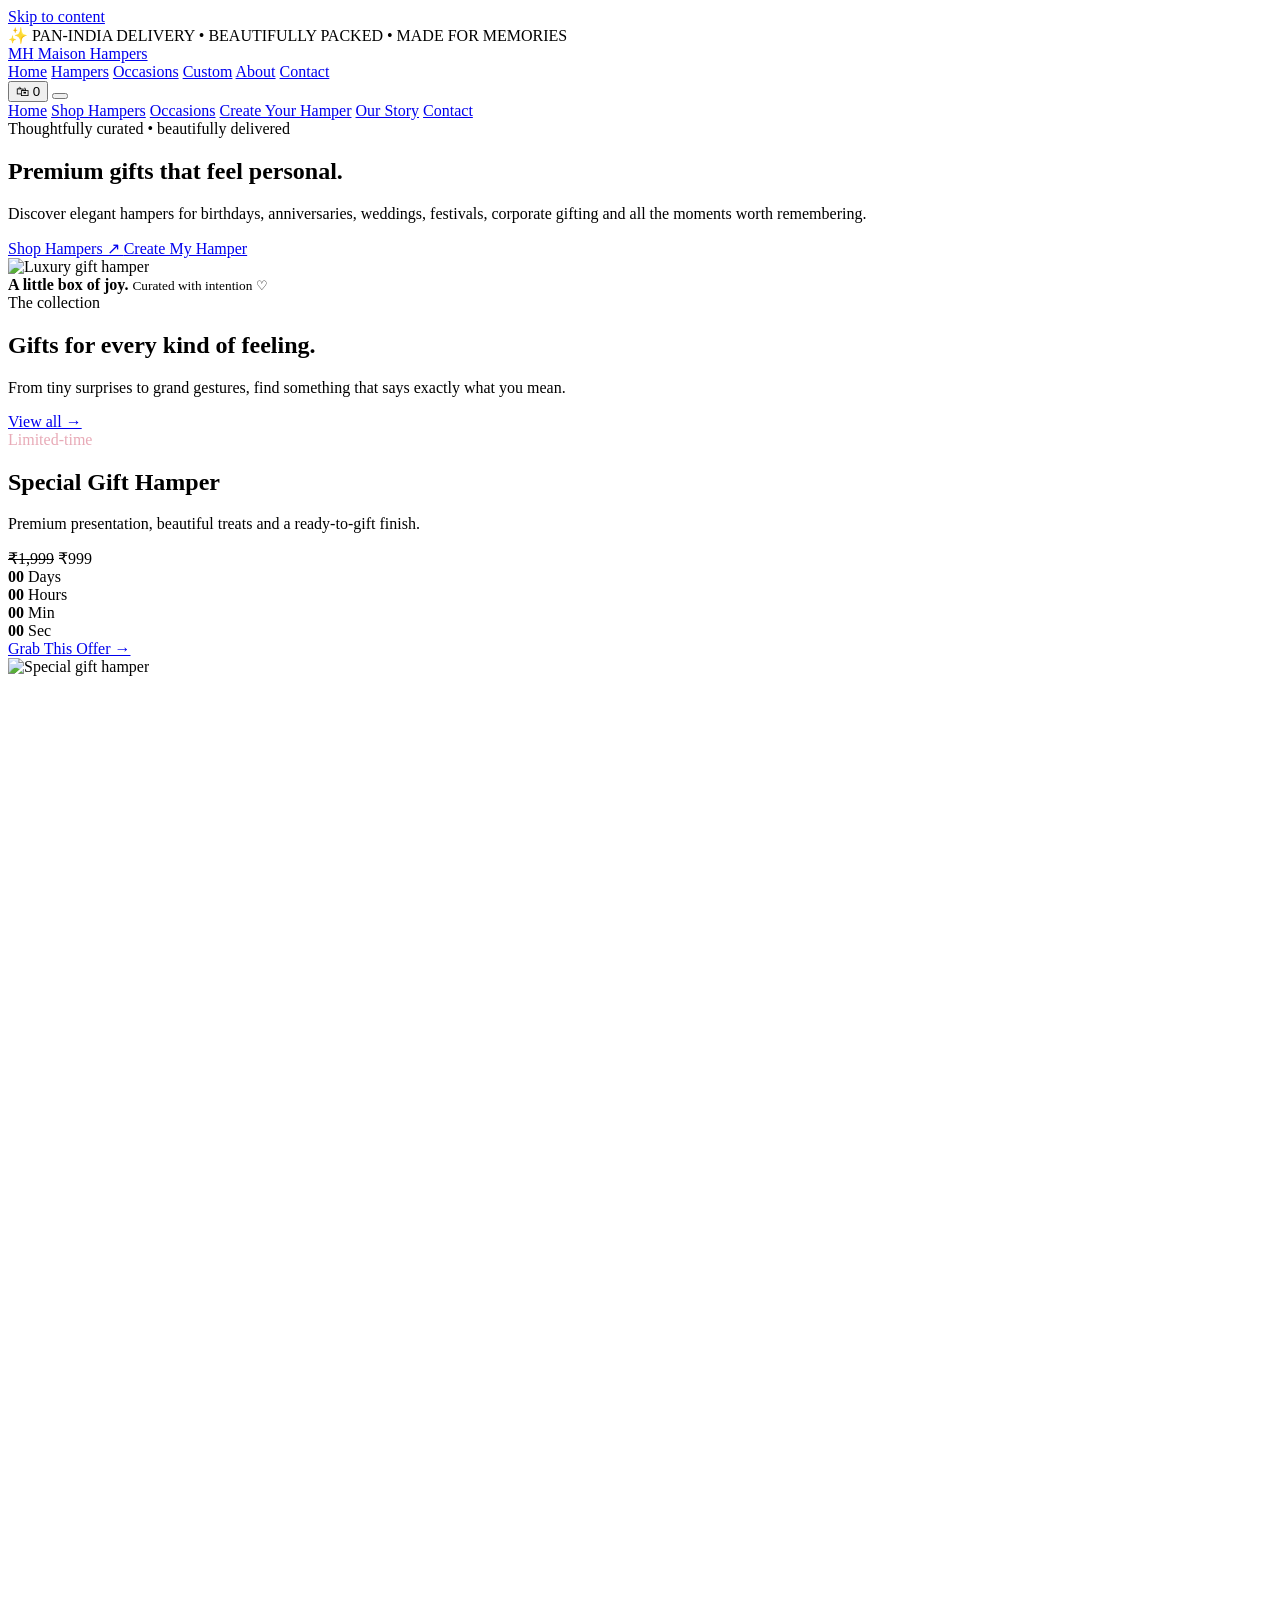
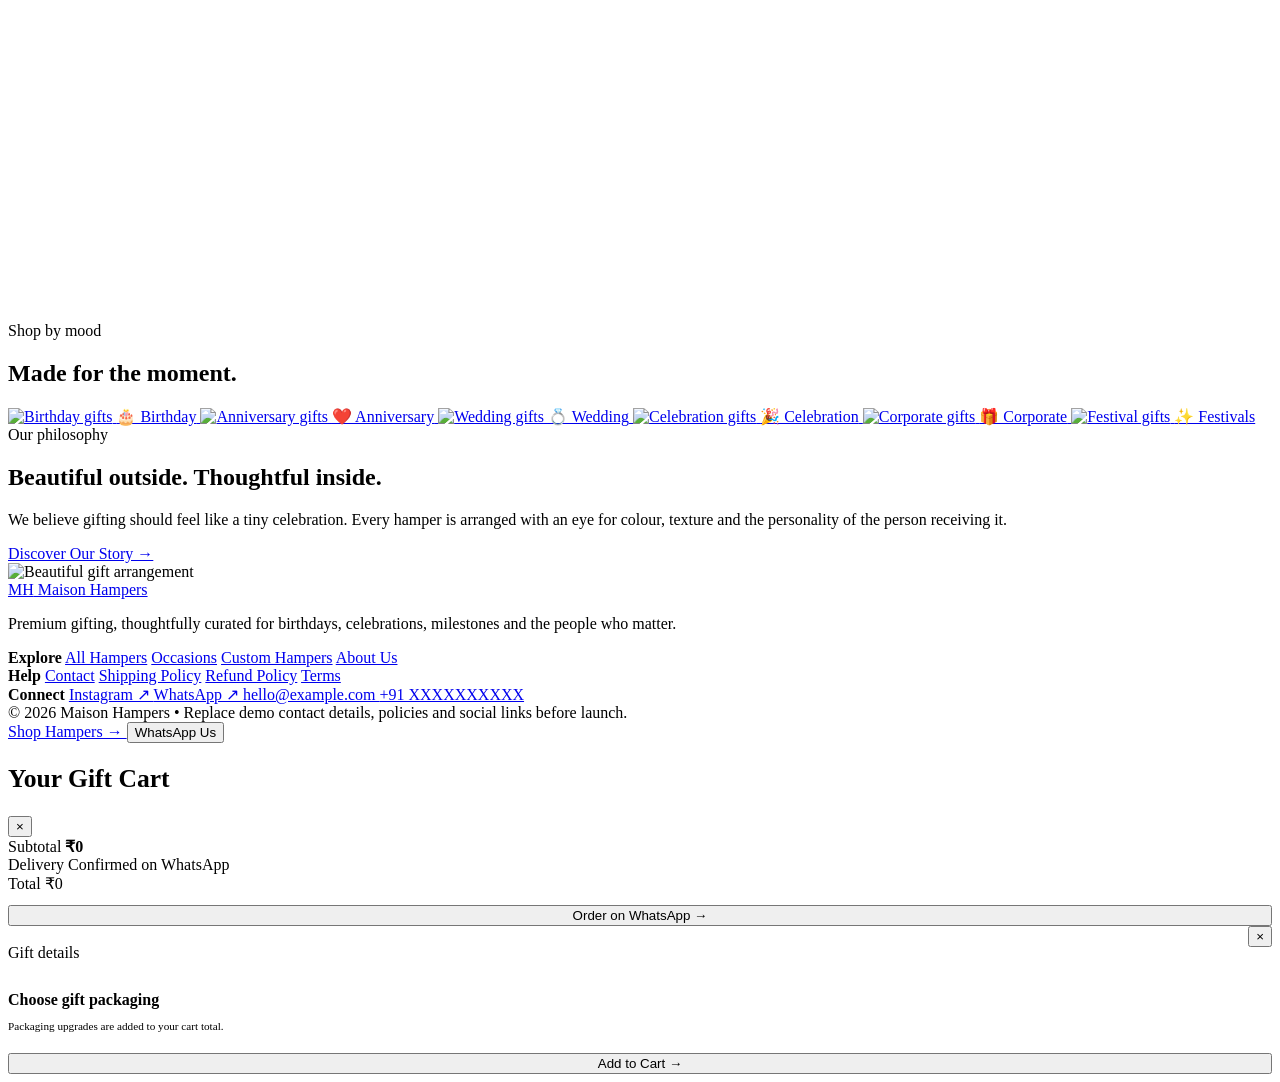
==== index.html @ 8016ae55 "Create index.html" ====
<!doctype html>
<html lang="en">
<head>
  <meta charset="utf-8">
  <meta name="viewport" content="width=device-width,initial-scale=1,viewport-fit=cover">

  <title>Premium Gift Hampers | Maison Hampers</title>
  <meta name="description" content="Premium gift hampers for birthdays, anniversaries, weddings, festivals and every special moment.">
  <meta name="theme-color" content="#21191b">

  <meta property="og:title" content="Maison Hampers — Premium Gift Hampers">
  <meta property="og:description" content="Beautifully curated gift hampers for every special moment.">
  <meta property="og:type" content="website">

  <link rel="stylesheet" href="style.css">
  <link rel="manifest" href="site.webmanifest">
</head>

<body>

<a class="skip-link" href="#main-content">Skip to content</a>

<div class="announcement">
  ✨ PAN-INDIA DELIVERY • BEAUTIFULLY PACKED • MADE FOR MEMORIES
</div>

<header class="site-header">

  <div class="container nav">

    <a class="brand" href="index.html">
      <span class="mark">MH</span>
      Maison Hampers
    </a>

    <nav class="navlinks">
      <a href="index.html">Home</a>
      <a href="shop.html">Hampers</a>
      <a href="occasions.html">Occasions</a>
      <a href="custom.html">Custom</a>
      <a href="about.html">About</a>
      <a href="contact.html">Contact</a>
    </nav>

    <div class="navright">

      <button class="cart-btn cart-open" aria-label="Open cart">
        🛍
        <span class="cart-count">0</span>
      </button>

      <button
        class="menu-btn"
        id="menuBtn"
        aria-label="Menu"
        aria-expanded="false">
        <span></span>
      </button>

    </div>

  </div>

  <nav class="mobile-nav" id="mobileNav">
    <a href="index.html">Home</a>
    <a href="shop.html">Shop Hampers</a>
    <a href="occasions.html">Occasions</a>
    <a href="custom.html">Create Your Hamper</a>
    <a href="about.html">Our Story</a>
    <a href="contact.html">Contact</a>
  </nav>

</header>


<main id="main-content">

<section class="hero">

  <div class="container hero-grid">

    <div class="hero-copy reveal">

      <span class="eyebrow">
        Thoughtfully curated • beautifully delivered
      </span>

      <h1>
        Premium gifts that feel personal.
      </h1>

      <p>
        Discover elegant hampers for birthdays, anniversaries,
        weddings, festivals, corporate gifting and all the moments
        worth remembering.
      </p>

      <div class="hero-actions">

        <a class="btn primary" href="shop.html">
          Shop Hampers ↗
        </a>

        <a class="btn light" href="custom.html">
          Create My Hamper
        </a>

      </div>

    </div>


    <div class="hero-img reveal">

      <img
        src="https://images.unsplash.com/photo-1549465220-1a8b9238cd48?auto=format&fit=crop&w=1100&q=88"
        alt="Luxury gift hamper"
        width="1100"
        height="1100"
        fetchpriority="high">

      <div class="hero-tag">
        <b>A little box of joy.</b>
        <small>Curated with intention ♡</small>
      </div>

    </div>

  </div>

</section>


<section>

  <div class="container">

    <div class="section-head">

      <div>

        <span class="eyebrow">
          The collection
        </span>

        <h2>
          Gifts for every kind of feeling.
        </h2>

        <p>
          From tiny surprises to grand gestures,
          find something that says exactly what you mean.
        </p>

      </div>

      <a class="btn light" href="shop.html">
        View all →
      </a>

    </div>

    <div class="product-grid" id="productGrid"></div>

  </div>

</section>


<section>

  <div class="container">

    <div class="feature-band">

      <div class="feature-grid">

        <div>

          <span class="eyebrow" style="color:#e8aab7">
            Limited-time
          </span>

          <h2>
            Special Gift Hamper
          </h2>

          <p>
            Premium presentation, beautiful treats
            and a ready-to-gift finish.
          </p>

          <div class="feature-price">
            <del>₹1,999</del> ₹999
          </div>

          <div class="timer" data-countdown>

            <div>
              <b data-unit="days">00</b>
              <span>Days</span>
            </div>

            <div>
              <b data-unit="hours">00</b>
              <span>Hours</span>
            </div>

            <div>
              <b data-unit="minutes">00</b>
              <span>Min</span>
            </div>

            <div>
              <b data-unit="seconds">00</b>
              <span>Sec</span>
            </div>

          </div>

          <a class="btn rose" href="shop.html">
            Grab This Offer →
          </a>

        </div>


        <div class="hero-img" style="aspect-ratio:1">

          <img
            src="https://images.unsplash.com/photo-1602173574767-37ac01994b2a?auto=format&fit=crop&w=700&q=82"
            alt="Special gift hamper"
            loading="lazy"
            width="700"
            height="700">

        </div>

      </div>

    </div>

  </div>

</section>


<section>

  <div class="container">

    <div class="section-head">

      <div>

        <span class="eyebrow">
          Shop by mood
        </span>

        <h2>
          Made for the moment.
        </h2>

      </div>

    </div>


    <div class="occasion-row">

      <a class="occasion" href="shop.html">

        <img
          src="https://images.unsplash.com/photo-1513151233558-d860c5398176?auto=format&fit=crop&w=500&q=80"
          alt="Birthday gifts"
          loading="lazy">

        <span>🎂 Birthday</span>

      </a>


      <a class="occasion" href="shop.html">

        <img
          src="https://images.unsplash.com/photo-1518199266791-5375a83190b7?auto=format&fit=crop&w=500&q=80"
          alt="Anniversary gifts"
          loading="lazy">

        <span>❤️ Anniversary</span>

      </a>


      <a class="occasion" href="shop.html">

        <img
          src="https://images.unsplash.com/photo-1606800052052-a08af7148866?auto=format&fit=crop&w=500&q=80"
          alt="Wedding gifts"
          loading="lazy">

        <span>💍 Wedding</span>

      </a>


      <a class="occasion" href="shop.html">

        <img
          src="https://images.unsplash.com/photo-1492684223066-81342ee5ff30?auto=format&fit=crop&w=500&q=80"
          alt="Celebration gifts"
          loading="lazy">

        <span>🎉 Celebration</span>

      </a>


      <a class="occasion" href="shop.html">

        <img
          src="https://images.unsplash.com/photo-1556761175-b413da4baf72?auto=format&fit=crop&w=500&q=80"
          alt="Corporate gifts"
          loading="lazy">

        <span>🎁 Corporate</span>

      </a>


      <a class="occasion" href="shop.html">

        <img
          src="https://images.unsplash.com/photo-1549465220-1a8b9238cd48?auto=format&fit=crop&w=500&q=80"
          alt="Festival gifts"
          loading="lazy">

        <span>✨ Festivals</span>

      </a>

    </div>

  </div>

</section>


<section>

  <div class="container">

    <div class="story">

      <div>

        <span class="eyebrow">
          Our philosophy
        </span>

        <h2>
          Beautiful outside. Thoughtful inside.
        </h2>

        <p style="color:var(--muted)">
          We believe gifting should feel like a tiny celebration.
          Every hamper is arranged with an eye for colour,
          texture and the personality of the person receiving it.
        </p>

        <a class="btn primary" href="about.html">
          Discover Our Story →
        </a>

      </div>


      <div class="story-img">

        <img
          src="https://images.unsplash.com/photo-1512909006721-3d6018887383?auto=format&fit=crop&w=900&q=84"
          alt="Beautiful gift arrangement"
          loading="lazy">

      </div>

    </div>

  </div>

</section>

</main>


<footer>

  <div class="container">

    <div class="footer-grid">

      <div>

        <a class="brand" href="index.html">
          <span class="mark">MH</span>
          Maison Hampers
        </a>

        <p>
          Premium gifting, thoughtfully curated for birthdays,
          celebrations, milestones and the people who matter.
        </p>

      </div>


      <div>

        <b>Explore</b>

        <a href="shop.html">All Hampers</a>
        <a href="occasions.html">Occasions</a>
        <a href="custom.html">Custom Hampers</a>
        <a href="about.html">About Us</a>

      </div>


      <div>

        <b>Help</b>

        <a href="contact.html">Contact</a>
        <a href="#">Shipping Policy</a>
        <a href="#">Refund Policy</a>
        <a href="#">Terms</a>

      </div>


      <div>

        <b>Connect</b>

        <a href="https://instagram.com/" target="_blank">
          Instagram ↗
        </a>

        <a href="https://wa.me/91XXXXXXXXXX" target="_blank">
          WhatsApp ↗
        </a>

        <a href="mailto:hello@example.com">
          hello@example.com
        </a>

        <a href="tel:+91XXXXXXXXXX">
          +91 XXXXXXXXXX
        </a>

      </div>

    </div>


    <div class="footer-bottom">
      © 2026 Maison Hampers • Replace demo contact details,
      policies and social links before launch.
    </div>

  </div>

</footer>


<div class="sticky">

  <a class="btn primary" href="shop.html">
    Shop Hampers →
  </a>

  <button class="btn rose" id="stickyWA">
    WhatsApp Us
  </button>

</div>


<div class="toast" id="toast"></div>

<div class="overlay" id="overlay"></div>


<aside class="cart-drawer" id="cartDrawer">

  <div class="cart-head">

    <h2 style="font-size:1.6rem">
      Your Gift Cart
    </h2>

    <button class="close cart-close">
      ×
    </button>

  </div>


  <div class="cart-items" id="cartItems"></div>


  <div class="cart-foot">

    <div class="summary-line">
      <span>Subtotal</span>
      <b id="cartSubtotal">₹0</b>
    </div>

    <div class="summary-line">
      <span>Delivery</span>
      <span>Confirmed on WhatsApp</span>
    </div>

    <div class="summary-line summary-total">
      <span>Total</span>
      <span id="cartTotal">₹0</span>
    </div>

    <button
      class="btn rose"
      style="width:100%;margin-top:12px"
      id="whatsappCart">
      Order on WhatsApp →
    </button>

  </div>

</aside>


<div class="modal" id="productModal">

  <div class="modal-card">

    <button
      class="close"
      id="modalClose"
      style="float:right">
      ×
    </button>

    <div class="modal-grid">

      <div class="modal-img">

        <img id="modalImg" src="" alt="">

      </div>


      <div>

        <span class="eyebrow">
          Gift details
        </span>

        <h2
          id="modalName"
          style="font-size:2.2rem;margin-top:7px">
        </h2>

        <p
          id="modalDesc"
          style="color:var(--muted)">
        </p>

        <h3
          id="modalPrice"
          style="font-size:1.5rem">
        </h3>

        <p style="font-weight:800;margin-bottom:8px">
          Choose gift packaging
        </p>

        <div
          class="option-grid"
          id="packOptions">
        </div>

        <p style="font-size:.7rem;color:var(--muted)">
          Packaging upgrades are added to your cart total.
        </p>

        <button
          class="btn primary"
          style="width:100%;margin-top:10px"
          id="modalAdd">
          Add to Cart →
        </button>

      </div>

    </div>

  </div>

</div>


<script src="script.js"></script>

</body>
</html>
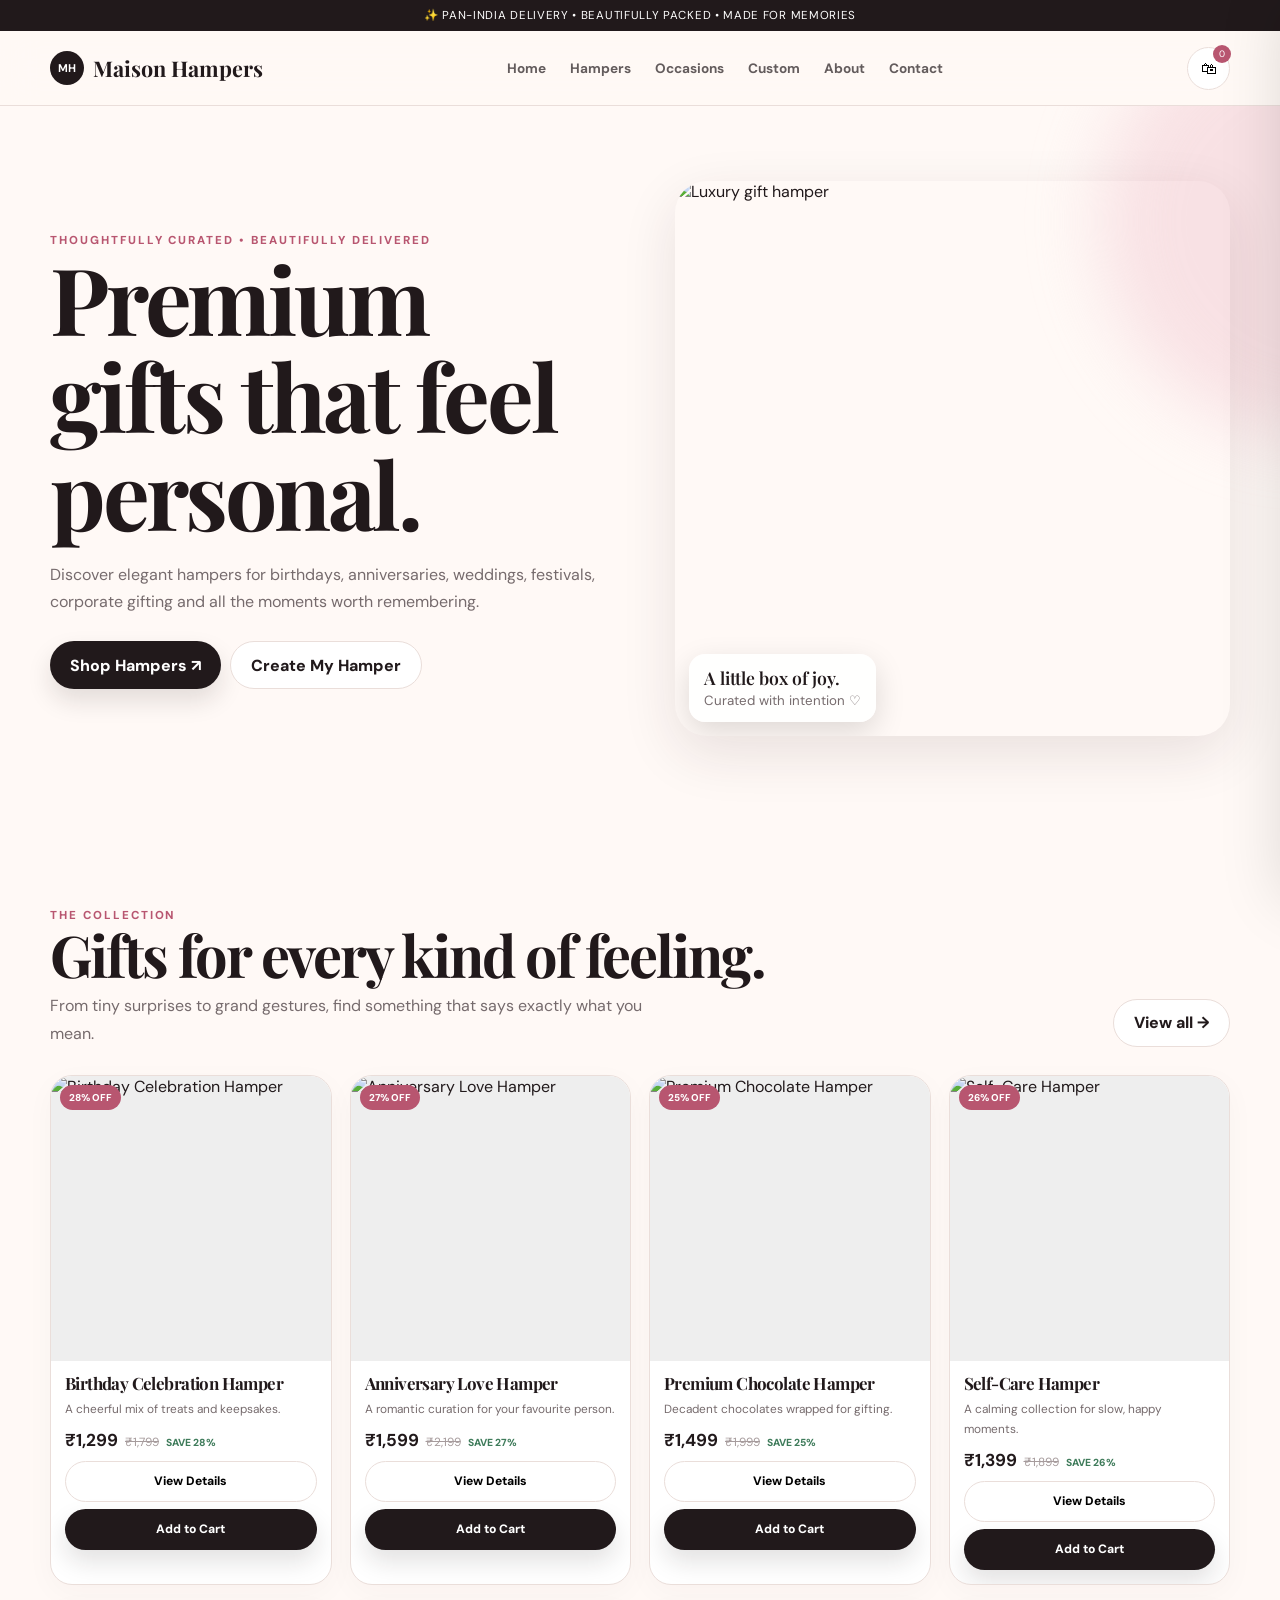
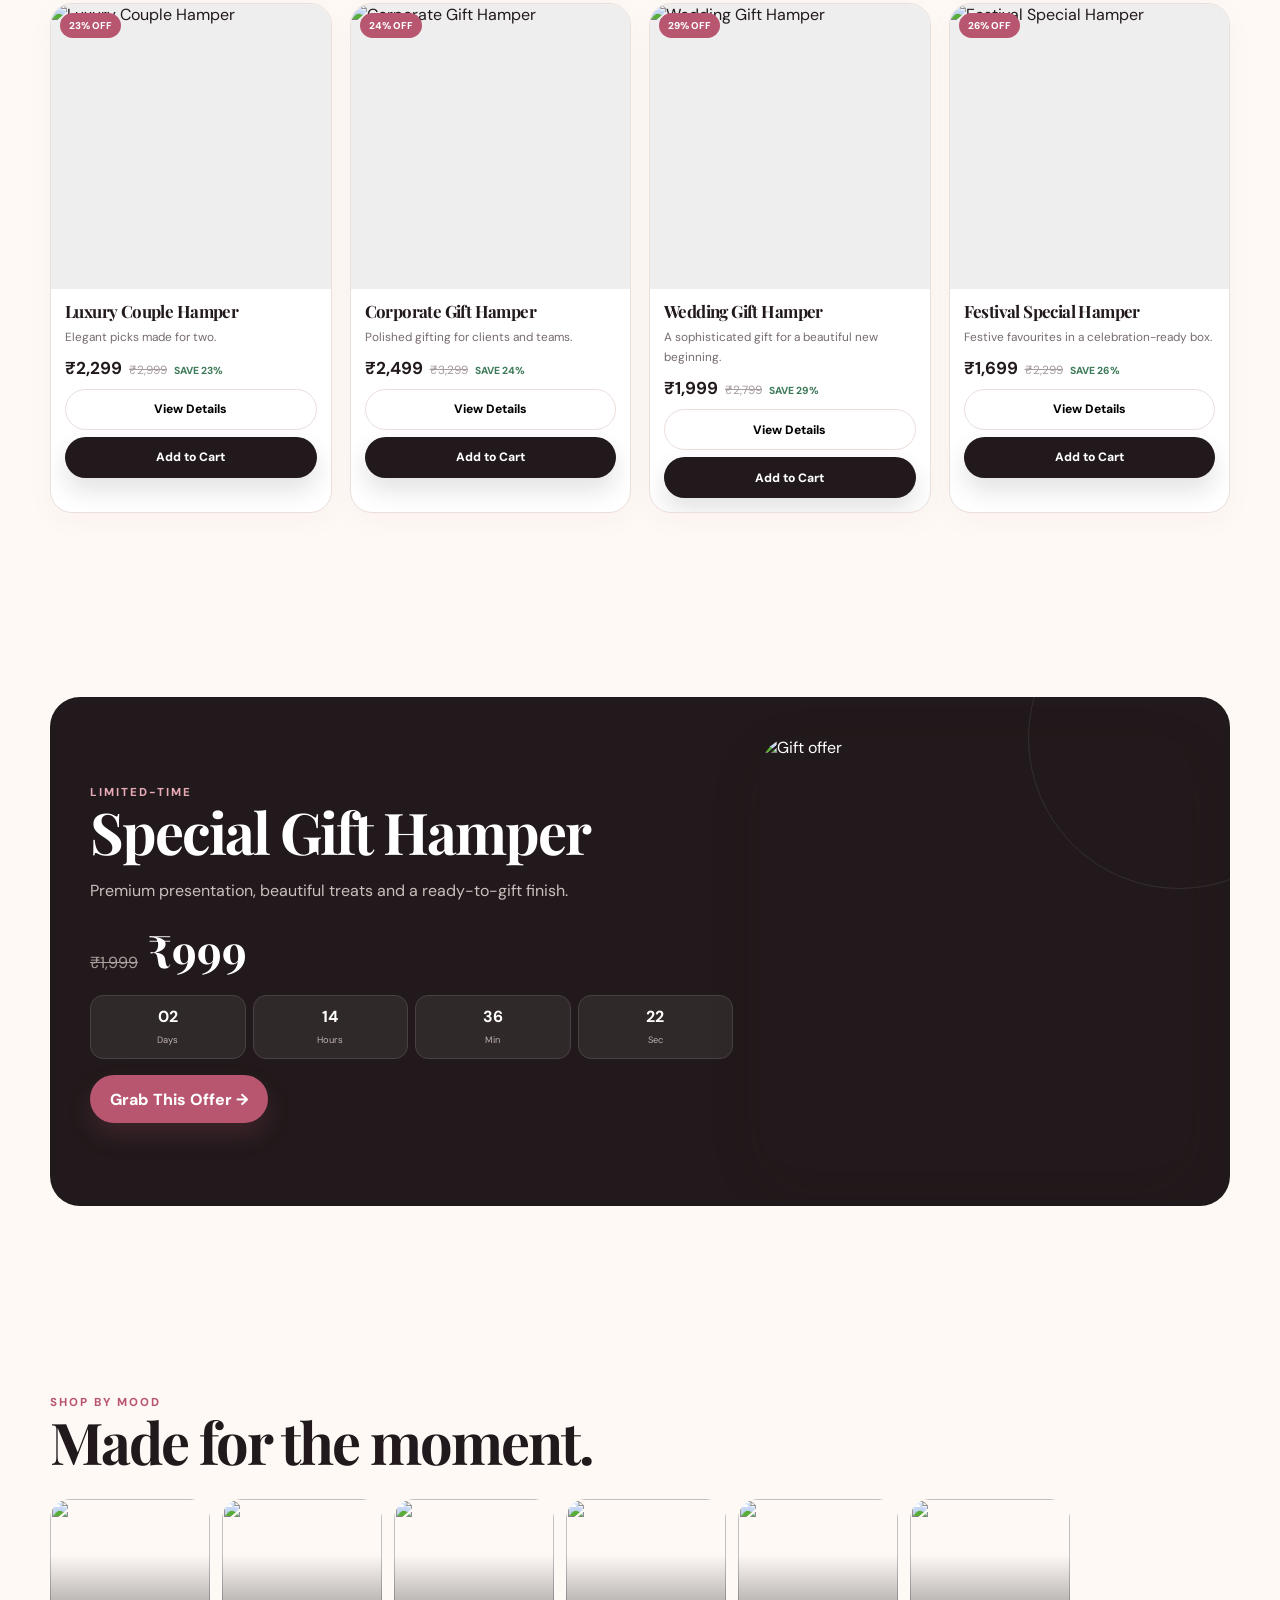
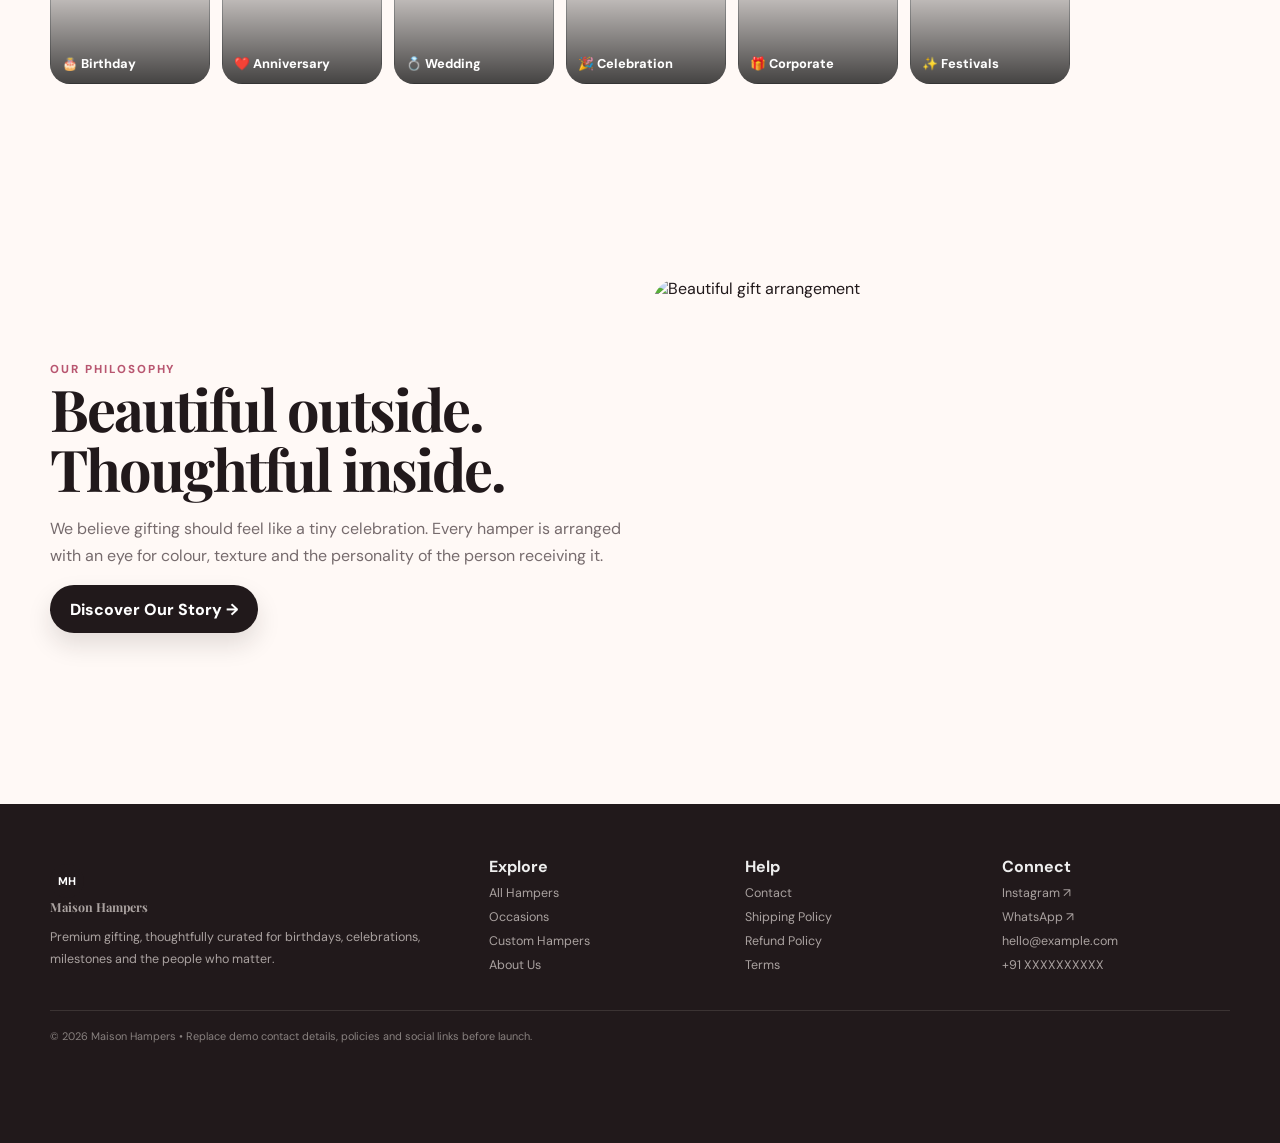
==== commit 0b682fdf: "Add files via upload" ====
--- a/index.html
+++ b/index.html
@@ -1,614 +1,15 @@
-<!doctype html>
-<html lang="en">
-<head>
-  <meta charset="utf-8">
-  <meta name="viewport" content="width=device-width,initial-scale=1,viewport-fit=cover">
-
-  <title>Premium Gift Hampers | Maison Hampers</title>
-  <meta name="description" content="Premium gift hampers for birthdays, anniversaries, weddings, festivals and every special moment.">
-  <meta name="theme-color" content="#21191b">
-
-  <meta property="og:title" content="Maison Hampers — Premium Gift Hampers">
-  <meta property="og:description" content="Beautifully curated gift hampers for every special moment.">
-  <meta property="og:type" content="website">
-
-  <link rel="stylesheet" href="style.css">
-  <link rel="manifest" href="site.webmanifest">
-</head>
-
-<body>
-
-<a class="skip-link" href="#main-content">Skip to content</a>
-
-<div class="announcement">
-  ✨ PAN-INDIA DELIVERY • BEAUTIFULLY PACKED • MADE FOR MEMORIES
-</div>
-
-<header class="site-header">
-
-  <div class="container nav">
-
-    <a class="brand" href="index.html">
-      <span class="mark">MH</span>
-      Maison Hampers
-    </a>
-
-    <nav class="navlinks">
-      <a href="index.html">Home</a>
-      <a href="shop.html">Hampers</a>
-      <a href="occasions.html">Occasions</a>
-      <a href="custom.html">Custom</a>
-      <a href="about.html">About</a>
-      <a href="contact.html">Contact</a>
-    </nav>
-
-    <div class="navright">
-
-      <button class="cart-btn cart-open" aria-label="Open cart">
-        🛍
-        <span class="cart-count">0</span>
-      </button>
-
-      <button
-        class="menu-btn"
-        id="menuBtn"
-        aria-label="Menu"
-        aria-expanded="false">
-        <span></span>
-      </button>
-
-    </div>
-
-  </div>
-
-  <nav class="mobile-nav" id="mobileNav">
-    <a href="index.html">Home</a>
-    <a href="shop.html">Shop Hampers</a>
-    <a href="occasions.html">Occasions</a>
-    <a href="custom.html">Create Your Hamper</a>
-    <a href="about.html">Our Story</a>
-    <a href="contact.html">Contact</a>
-  </nav>
-
-</header>
-
-
-<main id="main-content">
-
-<section class="hero">
-
-  <div class="container hero-grid">
-
-    <div class="hero-copy reveal">
-
-      <span class="eyebrow">
-        Thoughtfully curated • beautifully delivered
-      </span>
-
-      <h1>
-        Premium gifts that feel personal.
-      </h1>
-
-      <p>
-        Discover elegant hampers for birthdays, anniversaries,
-        weddings, festivals, corporate gifting and all the moments
-        worth remembering.
-      </p>
-
-      <div class="hero-actions">
-
-        <a class="btn primary" href="shop.html">
-          Shop Hampers ↗
-        </a>
-
-        <a class="btn light" href="custom.html">
-          Create My Hamper
-        </a>
-
-      </div>
-
-    </div>
-
-
-    <div class="hero-img reveal">
-
-      <img
-        src="https://images.unsplash.com/photo-1549465220-1a8b9238cd48?auto=format&fit=crop&w=1100&q=88"
-        alt="Luxury gift hamper"
-        width="1100"
-        height="1100"
-        fetchpriority="high">
-
-      <div class="hero-tag">
-        <b>A little box of joy.</b>
-        <small>Curated with intention ♡</small>
-      </div>
-
-    </div>
-
-  </div>
-
-</section>
-
-
-<section>
-
-  <div class="container">
-
-    <div class="section-head">
-
-      <div>
-
-        <span class="eyebrow">
-          The collection
-        </span>
-
-        <h2>
-          Gifts for every kind of feeling.
-        </h2>
-
-        <p>
-          From tiny surprises to grand gestures,
-          find something that says exactly what you mean.
-        </p>
-
-      </div>
-
-      <a class="btn light" href="shop.html">
-        View all →
-      </a>
-
-    </div>
-
-    <div class="product-grid" id="productGrid"></div>
-
-  </div>
-
-</section>
-
-
-<section>
-
-  <div class="container">
-
-    <div class="feature-band">
-
-      <div class="feature-grid">
-
-        <div>
-
-          <span class="eyebrow" style="color:#e8aab7">
-            Limited-time
-          </span>
-
-          <h2>
-            Special Gift Hamper
-          </h2>
-
-          <p>
-            Premium presentation, beautiful treats
-            and a ready-to-gift finish.
-          </p>
-
-          <div class="feature-price">
-            <del>₹1,999</del> ₹999
-          </div>
-
-          <div class="timer" data-countdown>
-
-            <div>
-              <b data-unit="days">00</b>
-              <span>Days</span>
-            </div>
-
-            <div>
-              <b data-unit="hours">00</b>
-              <span>Hours</span>
-            </div>
-
-            <div>
-              <b data-unit="minutes">00</b>
-              <span>Min</span>
-            </div>
-
-            <div>
-              <b data-unit="seconds">00</b>
-              <span>Sec</span>
-            </div>
-
-          </div>
-
-          <a class="btn rose" href="shop.html">
-            Grab This Offer →
-          </a>
-
-        </div>
-
-
-        <div class="hero-img" style="aspect-ratio:1">
-
-          <img
-            src="https://images.unsplash.com/photo-1602173574767-37ac01994b2a?auto=format&fit=crop&w=700&q=82"
-            alt="Special gift hamper"
-            loading="lazy"
-            width="700"
-            height="700">
-
-        </div>
-
-      </div>
-
-    </div>
-
-  </div>
-
-</section>
-
-
-<section>
-
-  <div class="container">
-
-    <div class="section-head">
-
-      <div>
-
-        <span class="eyebrow">
-          Shop by mood
-        </span>
-
-        <h2>
-          Made for the moment.
-        </h2>
-
-      </div>
-
-    </div>
-
-
-    <div class="occasion-row">
-
-      <a class="occasion" href="shop.html">
-
-        <img
-          src="https://images.unsplash.com/photo-1513151233558-d860c5398176?auto=format&fit=crop&w=500&q=80"
-          alt="Birthday gifts"
-          loading="lazy">
-
-        <span>🎂 Birthday</span>
-
-      </a>
-
-
-      <a class="occasion" href="shop.html">
-
-        <img
-          src="https://images.unsplash.com/photo-1518199266791-5375a83190b7?auto=format&fit=crop&w=500&q=80"
-          alt="Anniversary gifts"
-          loading="lazy">
-
-        <span>❤️ Anniversary</span>
-
-      </a>
-
-
-      <a class="occasion" href="shop.html">
-
-        <img
-          src="https://images.unsplash.com/photo-1606800052052-a08af7148866?auto=format&fit=crop&w=500&q=80"
-          alt="Wedding gifts"
-          loading="lazy">
-
-        <span>💍 Wedding</span>
-
-      </a>
-
-
-      <a class="occasion" href="shop.html">
-
-        <img
-          src="https://images.unsplash.com/photo-1492684223066-81342ee5ff30?auto=format&fit=crop&w=500&q=80"
-          alt="Celebration gifts"
-          loading="lazy">
-
-        <span>🎉 Celebration</span>
-
-      </a>
-
-
-      <a class="occasion" href="shop.html">
-
-        <img
-          src="https://images.unsplash.com/photo-1556761175-b413da4baf72?auto=format&fit=crop&w=500&q=80"
-          alt="Corporate gifts"
-          loading="lazy">
-
-        <span>🎁 Corporate</span>
-
-      </a>
-
-
-      <a class="occasion" href="shop.html">
-
-        <img
-          src="https://images.unsplash.com/photo-1549465220-1a8b9238cd48?auto=format&fit=crop&w=500&q=80"
-          alt="Festival gifts"
-          loading="lazy">
-
-        <span>✨ Festivals</span>
-
-      </a>
-
-    </div>
-
-  </div>
-
-</section>
-
-
-<section>
-
-  <div class="container">
-
-    <div class="story">
-
-      <div>
-
-        <span class="eyebrow">
-          Our philosophy
-        </span>
-
-        <h2>
-          Beautiful outside. Thoughtful inside.
-        </h2>
-
-        <p style="color:var(--muted)">
-          We believe gifting should feel like a tiny celebration.
-          Every hamper is arranged with an eye for colour,
-          texture and the personality of the person receiving it.
-        </p>
-
-        <a class="btn primary" href="about.html">
-          Discover Our Story →
-        </a>
-
-      </div>
-
-
-      <div class="story-img">
-
-        <img
-          src="https://images.unsplash.com/photo-1512909006721-3d6018887383?auto=format&fit=crop&w=900&q=84"
-          alt="Beautiful gift arrangement"
-          loading="lazy">
-
-      </div>
-
-    </div>
-
-  </div>
-
-</section>
-
-</main>
-
-
-<footer>
-
-  <div class="container">
-
-    <div class="footer-grid">
-
-      <div>
-
-        <a class="brand" href="index.html">
-          <span class="mark">MH</span>
-          Maison Hampers
-        </a>
-
-        <p>
-          Premium gifting, thoughtfully curated for birthdays,
-          celebrations, milestones and the people who matter.
-        </p>
-
-      </div>
-
-
-      <div>
-
-        <b>Explore</b>
-
-        <a href="shop.html">All Hampers</a>
-        <a href="occasions.html">Occasions</a>
-        <a href="custom.html">Custom Hampers</a>
-        <a href="about.html">About Us</a>
-
-      </div>
-
-
-      <div>
-
-        <b>Help</b>
-
-        <a href="contact.html">Contact</a>
-        <a href="#">Shipping Policy</a>
-        <a href="#">Refund Policy</a>
-        <a href="#">Terms</a>
-
-      </div>
-
-
-      <div>
-
-        <b>Connect</b>
-
-        <a href="https://instagram.com/" target="_blank">
-          Instagram ↗
-        </a>
-
-        <a href="https://wa.me/91XXXXXXXXXX" target="_blank">
-          WhatsApp ↗
-        </a>
-
-        <a href="mailto:hello@example.com">
-          hello@example.com
-        </a>
-
-        <a href="tel:+91XXXXXXXXXX">
-          +91 XXXXXXXXXX
-        </a>
-
-      </div>
-
-    </div>
-
-
-    <div class="footer-bottom">
-      © 2026 Maison Hampers • Replace demo contact details,
-      policies and social links before launch.
-    </div>
-
-  </div>
-
-</footer>
-
-
-<div class="sticky">
-
-  <a class="btn primary" href="shop.html">
-    Shop Hampers →
-  </a>
-
-  <button class="btn rose" id="stickyWA">
-    WhatsApp Us
-  </button>
-
-</div>
-
-
+<!doctype html><html lang="en"><head><meta charset="utf-8"><meta name="viewport" content="width=device-width,initial-scale=1,viewport-fit=cover"><title>Premium Gift Hampers | Maison Hampers</title><meta name="description" content="Premium gift hampers for every special moment."><link rel="stylesheet" href="style.css"></head><body><div class="announcement">✨ PAN-INDIA DELIVERY • BEAUTIFULLY PACKED • MADE FOR MEMORIES</div>
+<header class="site-header"><div class="container nav">
+<a class="brand" href="index.html"><span class="mark">MH</span> Maison Hampers</a>
+<nav class="navlinks"><a href="index.html">Home</a><a href="shop.html">Hampers</a><a href="occasions.html">Occasions</a><a href="custom.html">Custom</a><a href="about.html">About</a><a href="contact.html">Contact</a></nav>
+<div class="navright"><button class="cart-btn cart-open" aria-label="Open cart">🛍<span class="cart-count">0</span></button><button class="menu-btn" id="menuBtn" aria-label="Menu" aria-expanded="false"><span></span></button></div></div>
+<nav class="mobile-nav" id="mobileNav"><a href="index.html">Home</a><a href="shop.html">Shop Hampers</a><a href="occasions.html">Occasions</a><a href="custom.html">Create Your Hamper</a><a href="about.html">Our Story</a><a href="contact.html">Contact</a></nav></header><main><section class="hero"><div class="container hero-grid"><div class="hero-copy reveal"><span class="eyebrow">Thoughtfully curated • beautifully delivered</span><h1>Premium gifts that feel personal.</h1><p>Discover elegant hampers for birthdays, anniversaries, weddings, festivals, corporate gifting and all the moments worth remembering.</p><div class="hero-actions"><a class="btn primary" href="shop.html">Shop Hampers ↗</a><a class="btn light" href="custom.html">Create My Hamper</a></div></div><div class="hero-img reveal"><img src="https://images.unsplash.com/photo-1549465220-1a8b9238cd48?auto=format&fit=crop&w=1100&q=88" alt="Luxury gift hamper" fetchpriority="high"><div class="hero-tag"><b>A little box of joy.</b><small>Curated with intention ♡</small></div></div></div></section>
+<section><div class="container"><div class="section-head"><div><span class="eyebrow">The collection</span><h2>Gifts for every kind of feeling.</h2><p>From tiny surprises to grand gestures, find something that says exactly what you mean.</p></div><a class="btn light" href="shop.html">View all →</a></div><div class="product-grid" id="productGrid"></div></div></section>
+<section><div class="container"><div class="feature-band"><div class="feature-grid"><div><span class="eyebrow" style="color:#e8aab7">Limited-time</span><h2>Special Gift Hamper</h2><p>Premium presentation, beautiful treats and a ready-to-gift finish.</p><div class="feature-price"><del>₹1,999</del> ₹999</div><div class="timer"><div><b>02</b><span>Days</span></div><div><b>14</b><span>Hours</span></div><div><b>36</b><span>Min</span></div><div><b>22</b><span>Sec</span></div></div><a class="btn rose" href="shop.html">Grab This Offer →</a></div><div class="hero-img" style="aspect-ratio:1"><img src="https://images.unsplash.com/photo-1602173574767-37ac01994b2a?auto=format&fit=crop&w=700&q=82" alt="Gift offer" loading="lazy"></div></div></div></div></section>
+<section><div class="container"><div class="section-head"><div><span class="eyebrow">Shop by mood</span><h2>Made for the moment.</h2></div></div><div class="occasion-row"><a class="occasion" href="shop.html"><img src="https://images.unsplash.com/photo-1513151233558-d860c5398176?auto=format&fit=crop&w=500&q=80" alt=""><span>🎂 Birthday</span></a><a class="occasion" href="shop.html"><img src="https://images.unsplash.com/photo-1518199266791-5375a83190b7?auto=format&fit=crop&w=500&q=80" alt=""><span>❤️ Anniversary</span></a><a class="occasion" href="shop.html"><img src="https://images.unsplash.com/photo-1606800052052-a08af7148866?auto=format&fit=crop&w=500&q=80" alt=""><span>💍 Wedding</span></a><a class="occasion" href="shop.html"><img src="https://images.unsplash.com/photo-1492684223066-81342ee5ff30?auto=format&fit=crop&w=500&q=80" alt=""><span>🎉 Celebration</span></a><a class="occasion" href="shop.html"><img src="https://images.unsplash.com/photo-1556761175-b413da4baf72?auto=format&fit=crop&w=500&q=80" alt=""><span>🎁 Corporate</span></a><a class="occasion" href="shop.html"><img src="https://images.unsplash.com/photo-1549465220-1a8b9238cd48?auto=format&fit=crop&w=500&q=80" alt=""><span>✨ Festivals</span></a></div></div></section>
+<section><div class="container"><div class="story"><div><span class="eyebrow">Our philosophy</span><h2>Beautiful outside. Thoughtful inside.</h2><p style="color:var(--muted)">We believe gifting should feel like a tiny celebration. Every hamper is arranged with an eye for colour, texture and the personality of the person receiving it.</p><a class="btn primary" href="about.html">Discover Our Story →</a></div><div class="story-img"><img src="https://images.unsplash.com/photo-1512909006721-3d6018887383?auto=format&fit=crop&w=900&q=84" alt="Beautiful gift arrangement" loading="lazy"></div></div></div></section></main><footer><div class="container"><div class="footer-grid"><div><a class="brand" href="index.html"><span class="mark">MH</span> Maison Hampers</a><p>Premium gifting, thoughtfully curated for birthdays, celebrations, milestones and the people who matter.</p></div><div><b>Explore</b><a href="shop.html">All Hampers</a><a href="occasions.html">Occasions</a><a href="custom.html">Custom Hampers</a><a href="about.html">About Us</a></div><div><b>Help</b><a href="contact.html">Contact</a><a href="#">Shipping Policy</a><a href="#">Refund Policy</a><a href="#">Terms</a></div><div><b>Connect</b><a href="https://instagram.com/" target="_blank">Instagram ↗</a><a href="https://wa.me/91XXXXXXXXXX" target="_blank">WhatsApp ↗</a><a href="mailto:hello@example.com">hello@example.com</a><a href="tel:+91XXXXXXXXXX">+91 XXXXXXXXXX</a></div></div><div class="footer-bottom">© 2026 Maison Hampers • Replace demo contact details, policies and social links before launch.</div></div></footer>
+<div class="sticky"><a class="btn primary" href="shop.html">Shop Hampers →</a><button class="btn rose" id="stickyWA">WhatsApp Us</button></div>
 <div class="toast" id="toast"></div>
-
 <div class="overlay" id="overlay"></div>
-
-
-<aside class="cart-drawer" id="cartDrawer">
-
-  <div class="cart-head">
-
-    <h2 style="font-size:1.6rem">
-      Your Gift Cart
-    </h2>
-
-    <button class="close cart-close">
-      ×
-    </button>
-
-  </div>
-
-
-  <div class="cart-items" id="cartItems"></div>
-
-
-  <div class="cart-foot">
-
-    <div class="summary-line">
-      <span>Subtotal</span>
-      <b id="cartSubtotal">₹0</b>
-    </div>
-
-    <div class="summary-line">
-      <span>Delivery</span>
-      <span>Confirmed on WhatsApp</span>
-    </div>
-
-    <div class="summary-line summary-total">
-      <span>Total</span>
-      <span id="cartTotal">₹0</span>
-    </div>
-
-    <button
-      class="btn rose"
-      style="width:100%;margin-top:12px"
-      id="whatsappCart">
-      Order on WhatsApp →
-    </button>
-
-  </div>
-
-</aside>
-
-
-<div class="modal" id="productModal">
-
-  <div class="modal-card">
-
-    <button
-      class="close"
-      id="modalClose"
-      style="float:right">
-      ×
-    </button>
-
-    <div class="modal-grid">
-
-      <div class="modal-img">
-
-        <img id="modalImg" src="" alt="">
-
-      </div>
-
-
-      <div>
-
-        <span class="eyebrow">
-          Gift details
-        </span>
-
-        <h2
-          id="modalName"
-          style="font-size:2.2rem;margin-top:7px">
-        </h2>
-
-        <p
-          id="modalDesc"
-          style="color:var(--muted)">
-        </p>
-
-        <h3
-          id="modalPrice"
-          style="font-size:1.5rem">
-        </h3>
-
-        <p style="font-weight:800;margin-bottom:8px">
-          Choose gift packaging
-        </p>
-
-        <div
-          class="option-grid"
-          id="packOptions">
-        </div>
-
-        <p style="font-size:.7rem;color:var(--muted)">
-          Packaging upgrades are added to your cart total.
-        </p>
-
-        <button
-          class="btn primary"
-          style="width:100%;margin-top:10px"
-          id="modalAdd">
-          Add to Cart →
-        </button>
-
-      </div>
-
-    </div>
-
-  </div>
-
-</div>
-
-
-<script src="script.js"></script>
-
-</body>
-</html>
+<aside class="cart-drawer" id="cartDrawer"><div class="cart-head"><h2 style="font-size:1.6rem">Your Gift Cart</h2><button class="close cart-close">×</button></div><div class="cart-items" id="cartItems"></div><div class="cart-foot"><div class="summary-line"><span>Subtotal</span><b id="cartSubtotal">₹0</b></div><div class="summary-line"><span>Delivery</span><span>Confirmed on WhatsApp</span></div><div class="summary-line summary-total"><span>Total</span><span id="cartTotal">₹0</span></div><button class="btn rose" style="width:100%;margin-top:12px" id="whatsappCart">Order on WhatsApp →</button></div></aside>
+<div class="modal" id="productModal"><div class="modal-card"><button class="close" id="modalClose" style="float:right">×</button><div class="modal-grid"><div class="modal-img"><img id="modalImg" src="" alt=""></div><div><span class="eyebrow">Gift details</span><h2 id="modalName" style="font-size:2.2rem;margin-top:7px"></h2><p id="modalDesc" style="color:var(--muted)"></p><h3 id="modalPrice" style="font-size:1.5rem"></h3><p style="font-weight:800;margin-bottom:8px">Choose gift packaging</p><div class="option-grid" id="packOptions"></div><p style="font-size:.7rem;color:var(--muted)">Packaging upgrades are added to your cart total.</p><button class="btn primary" style="width:100%;margin-top:10px" id="modalAdd">Add to Cart →</button></div></div></div></div><script src="script.js"></script></body></html>
--- a/style.css
+++ b/style.css
@@ -0,0 +1,26 @@
+
+@import url('https://fonts.googleapis.com/css2?family=DM+Sans:wght@400;500;600;700&family=Manrope:wght@500;600;700;800&family=Playfair+Display:wght@500;600;700&display=swap');
+:root{--ink:#21191b;--muted:#766b6d;--rose:#b85670;--rose2:#e8a8b6;--cream:#fff9f6;--paper:#fff;--gold:#b38a52;--line:#eadeda;--green:#3e7b5a;--shadow:0 18px 55px rgba(53,28,32,.11);--max:1180px}
+*{box-sizing:border-box}html{scroll-behavior:smooth;scroll-padding-top:90px}body{margin:0;background:var(--cream);color:var(--ink);font-family:"DM Sans",sans-serif;overflow-x:hidden}img{max-width:100%;display:block}button,input,select,textarea{font:inherit}a{text-decoration:none;color:inherit}.container{width:min(calc(100% - 32px),var(--max));margin:auto}
+h1,h2,h3,.serif{font-family:"Playfair Display",serif;line-height:1.05;margin:0;letter-spacing:-.035em}h1{font-size:clamp(2.7rem,8vw,5.8rem)}h2{font-size:clamp(2rem,5vw,3.6rem)}h3{font-size:1.2rem}p{line-height:1.7}.eyebrow{font-size:.72rem;letter-spacing:.17em;text-transform:uppercase;font-weight:800;color:var(--rose)}
+.announcement{background:var(--ink);color:white;text-align:center;padding:8px 12px;font-size:.72rem;letter-spacing:.06em}.nav{height:74px;display:flex;align-items:center;justify-content:space-between;gap:14px}.site-header{position:sticky;top:0;z-index:100;background:rgba(255,249,246,.9);backdrop-filter:blur(18px);border-bottom:1px solid #eadeda}
+.brand{font:700 1.35rem "Playfair Display",serif;display:flex;gap:9px;align-items:center}.mark{width:34px;height:34px;background:var(--ink);color:white;border-radius:50%;display:grid;place-items:center;font:700 .7rem "DM Sans"}
+.navlinks{display:none;gap:24px;font-size:.85rem;font-weight:700}.navlinks a{opacity:.7}.navlinks a:hover{color:var(--rose);opacity:1}.navright{display:flex;align-items:center;gap:8px}.cart-btn,.menu-btn{width:43px;height:43px;border:1px solid var(--line);background:white;border-radius:50%;display:grid;place-items:center;position:relative;cursor:pointer}.cart-count{position:absolute;right:-2px;top:-3px;background:var(--rose);color:#fff;width:18px;height:18px;border-radius:50%;font-size:.58rem;display:grid;place-items:center}.menu-btn span,.menu-btn span:before,.menu-btn span:after{content:"";display:block;width:17px;height:2px;background:var(--ink);border-radius:5px}.menu-btn span:before{transform:translateY(-6px)}.menu-btn span:after{transform:translateY(4px)}.mobile-nav{display:none;padding:10px 16px 18px;border-top:1px solid var(--line)}.mobile-nav.open{display:grid}.mobile-nav a{padding:13px 4px;border-bottom:1px solid var(--line);font-weight:700}
+.btn{min-height:48px;border:0;border-radius:999px;padding:0 20px;display:inline-flex;align-items:center;justify-content:center;gap:8px;font-weight:800;cursor:pointer;transition:.22s}.btn:hover{transform:translateY(-2px)}.primary{background:var(--ink);color:white;box-shadow:0 12px 25px #21191b20}.rose{background:var(--rose);color:white;box-shadow:0 12px 25px #b8567030}.light{background:white;border:1px solid var(--line)}
+.hero{padding:42px 0 30px;position:relative;overflow:hidden}.hero:before{content:"";position:absolute;width:430px;height:430px;background:#f5d5db;border-radius:50%;filter:blur(35px);right:-250px;top:-100px;opacity:.65}.hero-grid{display:grid;gap:30px;align-items:center}.hero-copy p{color:var(--muted);max-width:620px;margin:20px 0 26px}.hero-actions{display:flex;gap:9px;flex-wrap:wrap}.hero-img{border-radius:32px;overflow:hidden;aspect-ratio:1/1.05;box-shadow:var(--shadow);position:relative}.hero-img img{width:100%;height:100%;object-fit:cover}.hero-tag{position:absolute;left:14px;bottom:14px;background:#ffffffed;padding:12px 15px;border-radius:16px;box-shadow:0 10px 30px #0002}.hero-tag b{display:block;font:600 1.1rem "Playfair Display"}.hero-tag small{color:var(--muted)}
+section{padding:72px 0}.section-head{margin-bottom:28px;display:flex;justify-content:space-between;align-items:end;gap:20px}.section-head p{color:var(--muted);max-width:600px;margin:8px 0 0}
+.product-grid{display:grid;grid-template-columns:repeat(2,1fr);gap:13px}.product{background:white;border:1px solid var(--line);border-radius:22px;overflow:hidden;transition:.25s;box-shadow:0 8px 30px #3b202008}.product:hover{transform:translateY(-5px);box-shadow:var(--shadow)}.product-img{aspect-ratio:1/1.02;position:relative;background:#eee}.product-img img{width:100%;height:100%;object-fit:cover}.badge{position:absolute;top:9px;left:9px;background:var(--rose);color:#fff;border-radius:99px;padding:6px 9px;font-size:.62rem;font-weight:800}.product-body{padding:14px}.product-body h3{font-size:1.06rem}.desc{font-size:.74rem;color:var(--muted);margin:6px 0}.price{display:flex;gap:7px;align-items:baseline;margin:10px 0}.price strong{font-size:1.08rem}.price del{font-size:.74rem;color:#a69b9c}.save{font-size:.64rem;color:var(--green);font-weight:800}.product-actions{display:grid;gap:7px}.product-actions .btn{min-height:41px;font-size:.76rem}
+.feature-band{background:var(--ink);color:#fff;border-radius:30px;padding:30px 20px;overflow:hidden;position:relative}.feature-band:after{content:"";position:absolute;width:300px;height:300px;border:1px solid #ffffff18;border-radius:50%;right:-100px;top:-110px}.feature-grid{display:grid;gap:28px;position:relative;z-index:1}.feature-band p{color:#c9c0bd}.feature-price{font:700 2.8rem "Playfair Display"}.feature-price del{font:400 1rem "DM Sans";color:#a9a09d}.timer{display:grid;grid-template-columns:repeat(4,1fr);gap:7px;margin:16px 0}.timer div{background:#302929;border:1px solid #4b4141;border-radius:13px;padding:10px;text-align:center}.timer b{display:block}.timer span{font-size:.58rem;color:#bcb1ae}
+.occasion-row{display:flex;gap:12px;overflow:auto;margin-inline:-16px;padding:0 16px 10px;scrollbar-width:none}.occasion-row::-webkit-scrollbar{display:none}.occasion{min-width:140px;height:165px;border-radius:20px;overflow:hidden;position:relative;flex-shrink:0}.occasion img{width:100%;height:100%;object-fit:cover}.occasion:after{content:"";position:absolute;inset:0;background:linear-gradient(transparent 30%,#000b)}.occasion span{position:absolute;bottom:12px;left:12px;color:#fff;font-weight:800;z-index:1;font-size:.8rem}
+.story{display:grid;gap:24px}.story-img{border-radius:28px;overflow:hidden;aspect-ratio:4/3}.story-img img{width:100%;height:100%;object-fit:cover}.benefits{display:grid;grid-template-columns:repeat(2,1fr);gap:11px}.benefit{background:#fff;border:1px solid var(--line);border-radius:19px;padding:17px}.benefit-icon{width:39px;height:39px;border-radius:12px;background:#f7e3e6;display:grid;place-items:center;margin-bottom:10px}.benefit p{font-size:.74rem;color:var(--muted);margin:5px 0 0}
+.reviews{display:flex;gap:12px;overflow:auto;margin-inline:-16px;padding:0 16px 10px;scrollbar-width:none}.review{min-width:285px;background:#fff;border:1px solid var(--line);border-radius:22px;padding:19px}.stars{color:#c28f43;letter-spacing:2px}.review p{font-size:.8rem;color:var(--muted)}.reviewer{display:flex;align-items:center;gap:9px}.avatar{width:38px;height:38px;border-radius:50%;background:#eed9dc;display:grid;place-items:center;font-weight:800}
+.form-shell{background:white;border:1px solid var(--line);border-radius:30px;padding:22px;box-shadow:var(--shadow)}.form-grid{display:grid;gap:22px}.form{display:grid;gap:12px}.row{display:grid;gap:12px}.field label{font-size:.72rem;font-weight:800;display:block;margin-bottom:6px}.field input,.field select,.field textarea{width:100%;padding:13px 14px;border:1px solid var(--line);border-radius:13px;background:white;outline:0;min-height:46px}.field textarea{min-height:100px;resize:vertical}.field input:focus,.field select:focus,.field textarea:focus{border-color:var(--rose);box-shadow:0 0 0 3px #b8567012}.error{display:none;color:#b23b4d;font-size:.68rem;margin-top:4px}.summary{background:#fff8f6;border:1px solid var(--line);border-radius:20px;padding:17px}.summary-line{display:flex;justify-content:space-between;gap:12px;padding:9px 0;border-bottom:1px dashed var(--line);font-size:.8rem}.summary-total{font-weight:800;font-size:1.05rem;padding-top:13px}
+footer{background:#21191b;color:#eee;padding:52px 0 100px}.footer-grid{display:grid;gap:28px}.footer-grid p,.footer-grid a{color:#aaa2a0;font-size:.78rem}.footer-grid a{display:block;margin:8px 0}.footer-bottom{border-top:1px solid #3b3333;margin-top:28px;padding-top:18px;color:#88817f;font-size:.68rem}
+.sticky{position:fixed;z-index:90;bottom:0;left:0;right:0;padding:8px 10px calc(8px + env(safe-area-inset-bottom));background:#fffefdf5;backdrop-filter:blur(14px);border-top:1px solid var(--line);display:grid;grid-template-columns:1.2fr 1fr;gap:7px}.sticky .btn{min-height:44px;font-size:.74rem}.toast{position:fixed;z-index:200;left:50%;bottom:82px;transform:translate(-50%,20px);background:var(--ink);color:#fff;border-radius:99px;padding:11px 16px;font-size:.73rem;opacity:0;pointer-events:none;transition:.25s;white-space:nowrap}.toast.show{opacity:1;transform:translate(-50%,0)}
+.cart-drawer{position:fixed;z-index:150;right:0;top:0;height:100dvh;width:min(430px,100%);background:#fff;box-shadow:-20px 0 60px #0002;transform:translateX(105%);transition:.3s;display:flex;flex-direction:column}.cart-drawer.open{transform:none}.cart-head{padding:18px;border-bottom:1px solid var(--line);display:flex;justify-content:space-between;align-items:center}.close{border:1px solid var(--line);background:white;border-radius:50%;width:38px;height:38px;cursor:pointer}.cart-items{padding:15px;overflow:auto;flex:1}.cart-item{display:grid;grid-template-columns:70px 1fr auto;gap:11px;padding:12px 0;border-bottom:1px solid var(--line);align-items:center}.cart-item img{width:70px;height:75px;object-fit:cover;border-radius:13px}.cart-item h3{font-size:.9rem}.cart-item small{color:var(--muted)}.qty{display:flex;gap:5px;align-items:center;margin-top:6px}.qty button{width:26px;height:26px;border:1px solid var(--line);background:white;border-radius:8px}.cart-foot{padding:16px;border-top:1px solid var(--line)}.cart-empty{text-align:center;color:var(--muted);padding:50px 10px}.overlay{position:fixed;inset:0;background:#0006;z-index:140;opacity:0;pointer-events:none;transition:.3s}.overlay.show{opacity:1;pointer-events:auto}
+.modal{position:fixed;z-index:170;inset:0;background:#0007;display:none;place-items:center;padding:16px}.modal.show{display:grid}.modal-card{background:white;border-radius:28px;max-width:650px;width:100%;max-height:90dvh;overflow:auto;padding:20px}.modal-grid{display:grid;gap:18px}.modal-img{border-radius:20px;aspect-ratio:1/1;overflow:hidden}.modal-img img{width:100%;height:100%;object-fit:cover}.option-grid{display:flex;flex-wrap:wrap;gap:8px}.option{border:1px solid var(--line);background:white;padding:9px 12px;border-radius:999px;cursor:pointer;font-size:.75rem}.option.selected{background:var(--ink);color:white;border-color:var(--ink)}
+.reveal{opacity:0;transform:translateY(22px);transition:.7s ease}.reveal.visible{opacity:1;transform:none}
+@media(min-width:700px){.container{width:min(calc(100% - 48px),var(--max))}.hero{padding:75px 0}.hero-grid{grid-template-columns:1fr 1fr;gap:70px}.product-grid{grid-template-columns:repeat(3,1fr);gap:18px}.feature-band{padding:40px}.feature-grid{grid-template-columns:1.2fr .8fr;align-items:center}.benefits{grid-template-columns:repeat(3,1fr)}.story{grid-template-columns:1fr 1fr;align-items:center}.form-shell{padding:36px}.form-grid{grid-template-columns:.8fr 1.2fr}.row{grid-template-columns:1fr 1fr}.footer-grid{grid-template-columns:1.6fr 1fr 1fr 1fr}.sticky{display:none}}
+@media(min-width:1024px){.navlinks{display:flex}.menu-btn{display:none}.hero{min-height:650px;display:grid;align-items:center}.hero-img{aspect-ratio:1}.product-grid{grid-template-columns:repeat(4,1fr)}.occasion{min-width:160px;height:185px}section{padding:92px 0}.footer-grid{grid-template-columns:1.8fr 1fr 1fr 1fr}.modal-grid{grid-template-columns:1fr 1fr;align-items:center}}
+@media(max-width:360px){.container{width:calc(100% - 24px)}h1{font-size:2.35rem}.hero-actions .btn{width:100%}.product-grid{gap:8px}.product-body{padding:10px}.product-body h3{font-size:.95rem}.desc{font-size:.68rem}.product-actions .btn{font-size:.67rem;padding-inline:7px}}
+@media(prefers-reduced-motion:reduce){*,*:before,*:after{animation:none!important;transition:none!important;scroll-behavior:auto!important}}
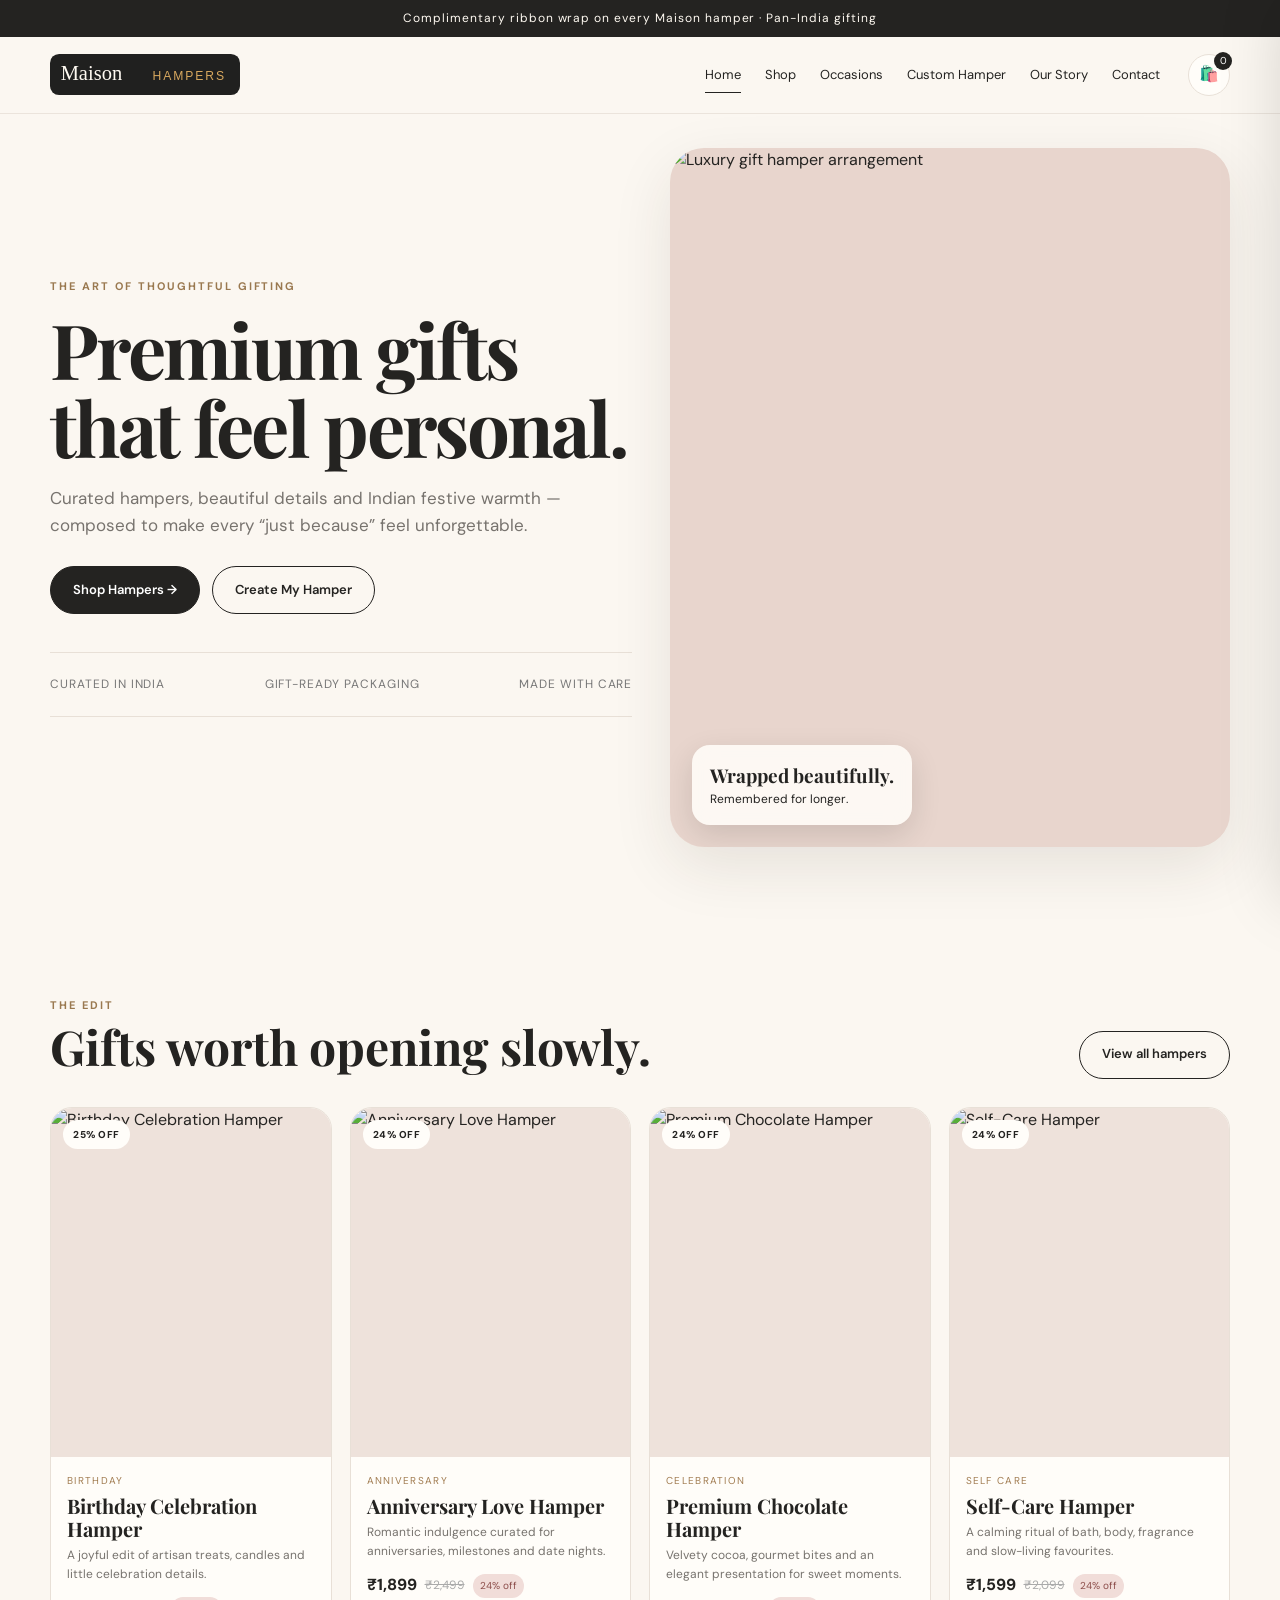
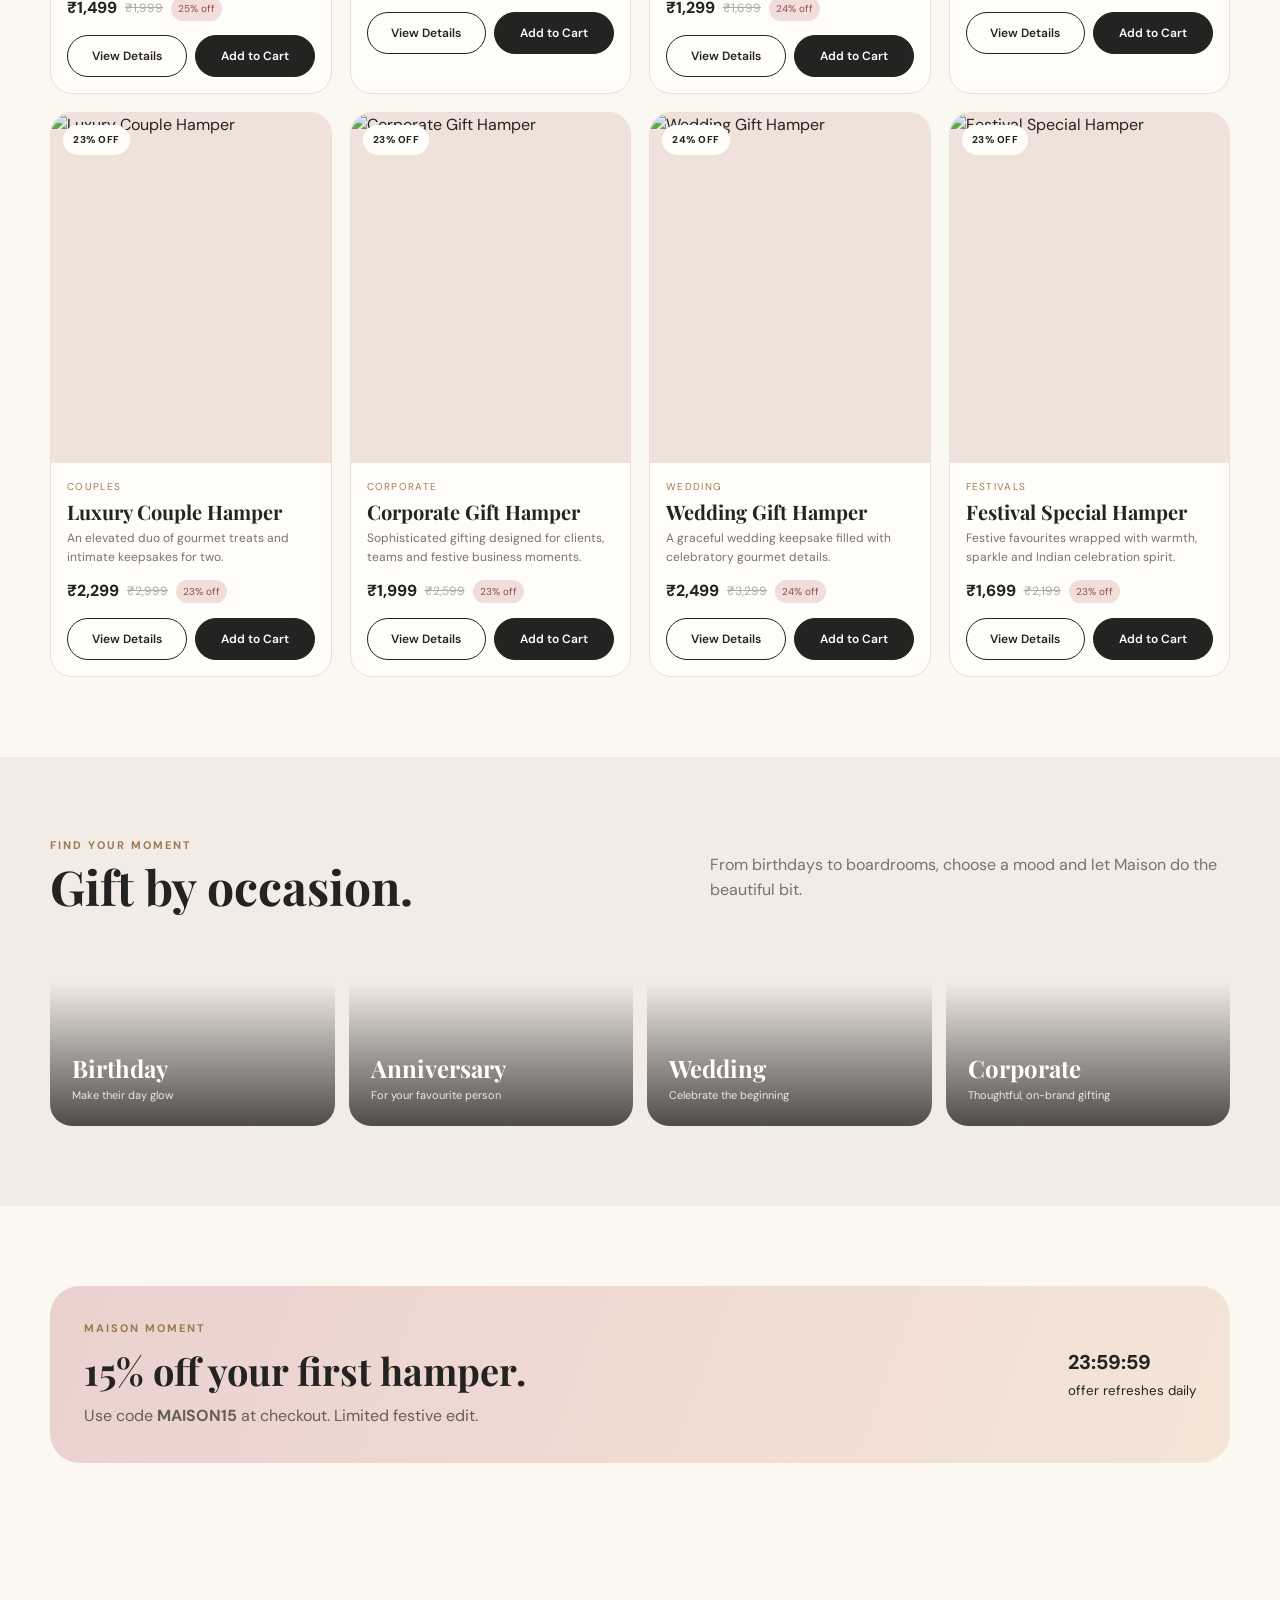
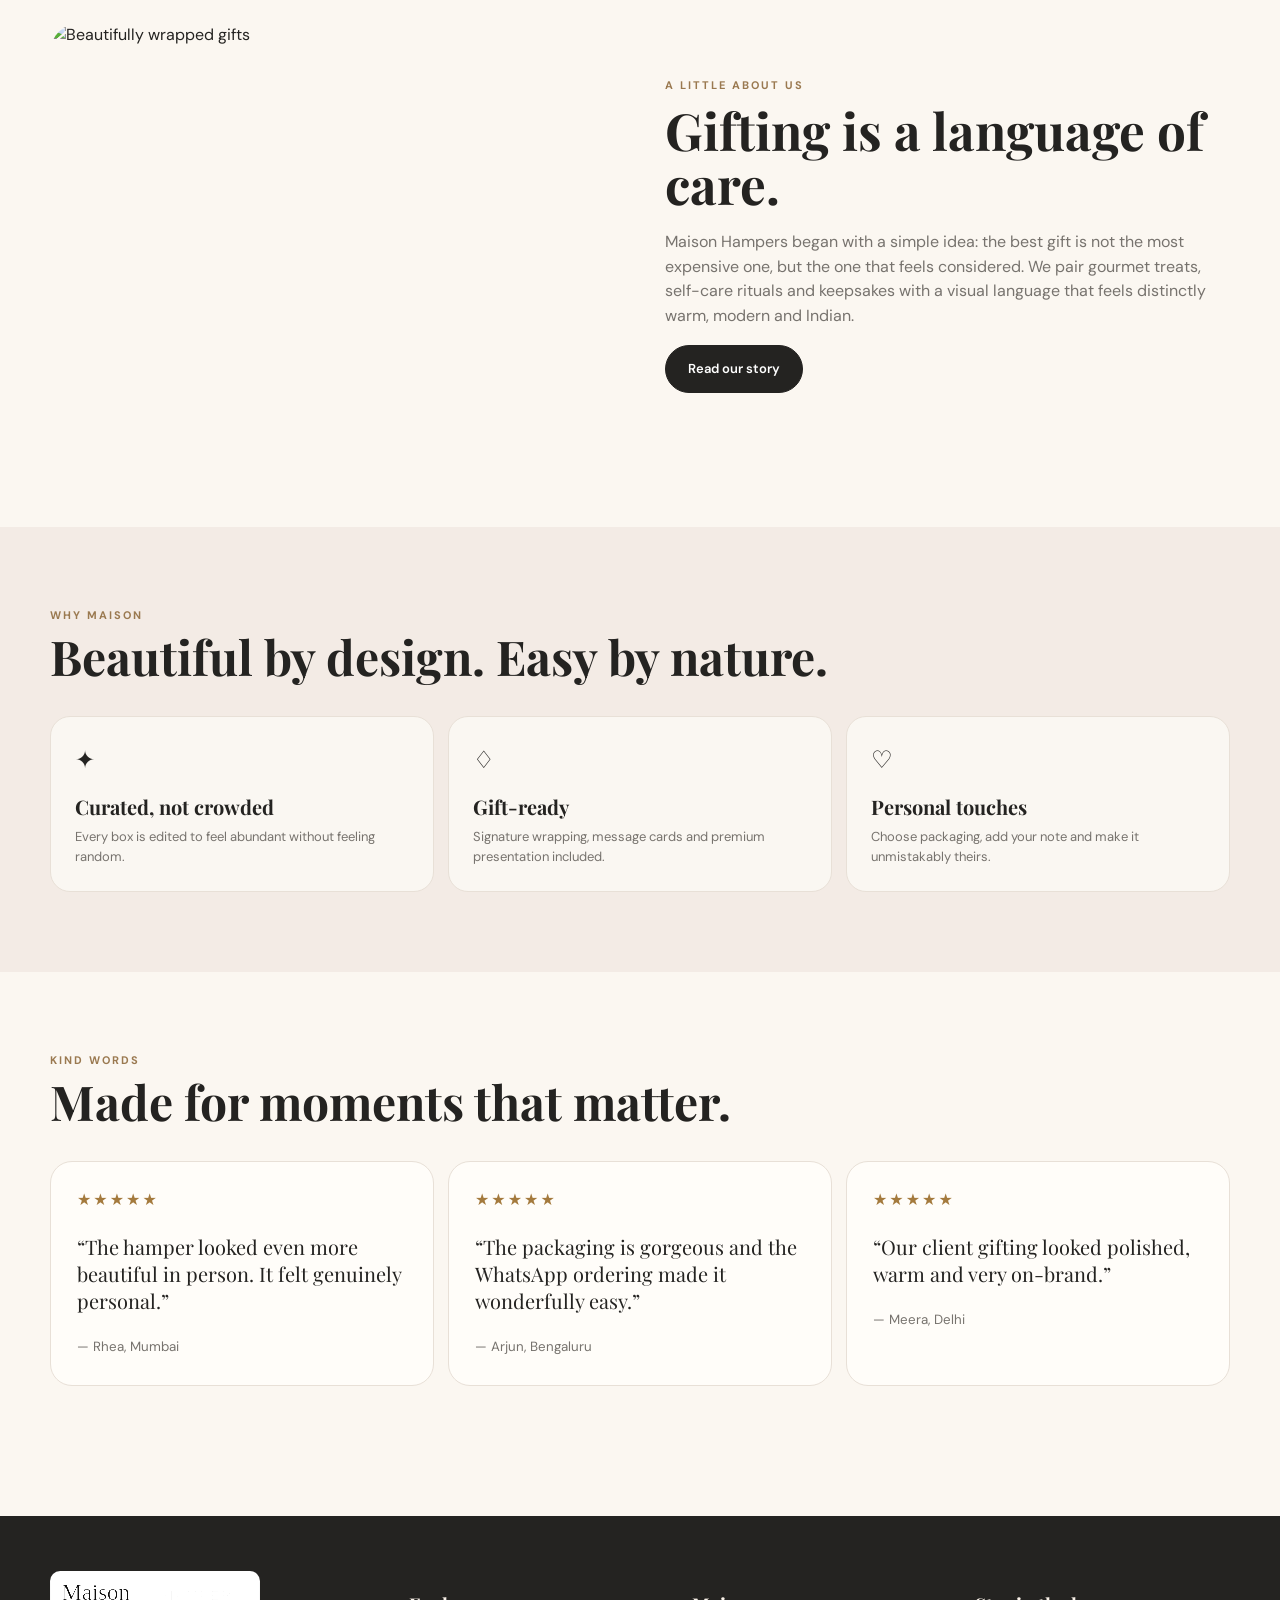
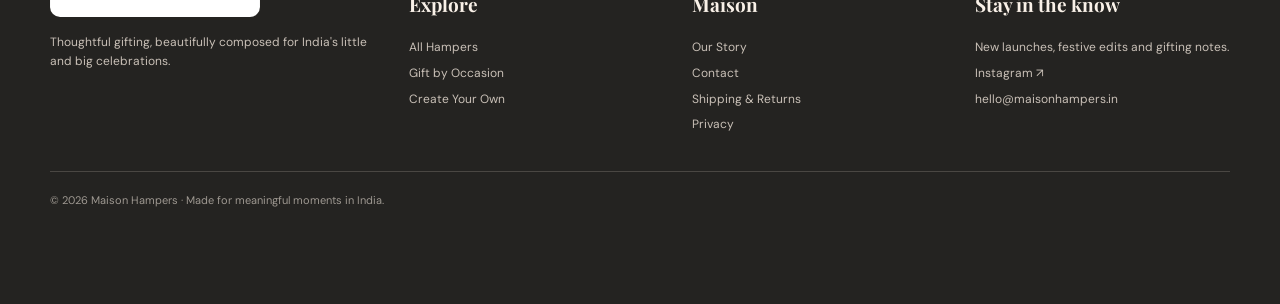
==== commit 7c5ab86b: "Add files via upload" ====
--- a/index.html
+++ b/index.html
@@ -1,15 +1,9 @@
-<!doctype html><html lang="en"><head><meta charset="utf-8"><meta name="viewport" content="width=device-width,initial-scale=1,viewport-fit=cover"><title>Premium Gift Hampers | Maison Hampers</title><meta name="description" content="Premium gift hampers for every special moment."><link rel="stylesheet" href="style.css"></head><body><div class="announcement">✨ PAN-INDIA DELIVERY • BEAUTIFULLY PACKED • MADE FOR MEMORIES</div>
-<header class="site-header"><div class="container nav">
-<a class="brand" href="index.html"><span class="mark">MH</span> Maison Hampers</a>
-<nav class="navlinks"><a href="index.html">Home</a><a href="shop.html">Hampers</a><a href="occasions.html">Occasions</a><a href="custom.html">Custom</a><a href="about.html">About</a><a href="contact.html">Contact</a></nav>
-<div class="navright"><button class="cart-btn cart-open" aria-label="Open cart">🛍<span class="cart-count">0</span></button><button class="menu-btn" id="menuBtn" aria-label="Menu" aria-expanded="false"><span></span></button></div></div>
-<nav class="mobile-nav" id="mobileNav"><a href="index.html">Home</a><a href="shop.html">Shop Hampers</a><a href="occasions.html">Occasions</a><a href="custom.html">Create Your Hamper</a><a href="about.html">Our Story</a><a href="contact.html">Contact</a></nav></header><main><section class="hero"><div class="container hero-grid"><div class="hero-copy reveal"><span class="eyebrow">Thoughtfully curated • beautifully delivered</span><h1>Premium gifts that feel personal.</h1><p>Discover elegant hampers for birthdays, anniversaries, weddings, festivals, corporate gifting and all the moments worth remembering.</p><div class="hero-actions"><a class="btn primary" href="shop.html">Shop Hampers ↗</a><a class="btn light" href="custom.html">Create My Hamper</a></div></div><div class="hero-img reveal"><img src="https://images.unsplash.com/photo-1549465220-1a8b9238cd48?auto=format&fit=crop&w=1100&q=88" alt="Luxury gift hamper" fetchpriority="high"><div class="hero-tag"><b>A little box of joy.</b><small>Curated with intention ♡</small></div></div></div></section>
-<section><div class="container"><div class="section-head"><div><span class="eyebrow">The collection</span><h2>Gifts for every kind of feeling.</h2><p>From tiny surprises to grand gestures, find something that says exactly what you mean.</p></div><a class="btn light" href="shop.html">View all →</a></div><div class="product-grid" id="productGrid"></div></div></section>
-<section><div class="container"><div class="feature-band"><div class="feature-grid"><div><span class="eyebrow" style="color:#e8aab7">Limited-time</span><h2>Special Gift Hamper</h2><p>Premium presentation, beautiful treats and a ready-to-gift finish.</p><div class="feature-price"><del>₹1,999</del> ₹999</div><div class="timer"><div><b>02</b><span>Days</span></div><div><b>14</b><span>Hours</span></div><div><b>36</b><span>Min</span></div><div><b>22</b><span>Sec</span></div></div><a class="btn rose" href="shop.html">Grab This Offer →</a></div><div class="hero-img" style="aspect-ratio:1"><img src="https://images.unsplash.com/photo-1602173574767-37ac01994b2a?auto=format&fit=crop&w=700&q=82" alt="Gift offer" loading="lazy"></div></div></div></div></section>
-<section><div class="container"><div class="section-head"><div><span class="eyebrow">Shop by mood</span><h2>Made for the moment.</h2></div></div><div class="occasion-row"><a class="occasion" href="shop.html"><img src="https://images.unsplash.com/photo-1513151233558-d860c5398176?auto=format&fit=crop&w=500&q=80" alt=""><span>🎂 Birthday</span></a><a class="occasion" href="shop.html"><img src="https://images.unsplash.com/photo-1518199266791-5375a83190b7?auto=format&fit=crop&w=500&q=80" alt=""><span>❤️ Anniversary</span></a><a class="occasion" href="shop.html"><img src="https://images.unsplash.com/photo-1606800052052-a08af7148866?auto=format&fit=crop&w=500&q=80" alt=""><span>💍 Wedding</span></a><a class="occasion" href="shop.html"><img src="https://images.unsplash.com/photo-1492684223066-81342ee5ff30?auto=format&fit=crop&w=500&q=80" alt=""><span>🎉 Celebration</span></a><a class="occasion" href="shop.html"><img src="https://images.unsplash.com/photo-1556761175-b413da4baf72?auto=format&fit=crop&w=500&q=80" alt=""><span>🎁 Corporate</span></a><a class="occasion" href="shop.html"><img src="https://images.unsplash.com/photo-1549465220-1a8b9238cd48?auto=format&fit=crop&w=500&q=80" alt=""><span>✨ Festivals</span></a></div></div></section>
-<section><div class="container"><div class="story"><div><span class="eyebrow">Our philosophy</span><h2>Beautiful outside. Thoughtful inside.</h2><p style="color:var(--muted)">We believe gifting should feel like a tiny celebration. Every hamper is arranged with an eye for colour, texture and the personality of the person receiving it.</p><a class="btn primary" href="about.html">Discover Our Story →</a></div><div class="story-img"><img src="https://images.unsplash.com/photo-1512909006721-3d6018887383?auto=format&fit=crop&w=900&q=84" alt="Beautiful gift arrangement" loading="lazy"></div></div></div></section></main><footer><div class="container"><div class="footer-grid"><div><a class="brand" href="index.html"><span class="mark">MH</span> Maison Hampers</a><p>Premium gifting, thoughtfully curated for birthdays, celebrations, milestones and the people who matter.</p></div><div><b>Explore</b><a href="shop.html">All Hampers</a><a href="occasions.html">Occasions</a><a href="custom.html">Custom Hampers</a><a href="about.html">About Us</a></div><div><b>Help</b><a href="contact.html">Contact</a><a href="#">Shipping Policy</a><a href="#">Refund Policy</a><a href="#">Terms</a></div><div><b>Connect</b><a href="https://instagram.com/" target="_blank">Instagram ↗</a><a href="https://wa.me/91XXXXXXXXXX" target="_blank">WhatsApp ↗</a><a href="mailto:hello@example.com">hello@example.com</a><a href="tel:+91XXXXXXXXXX">+91 XXXXXXXXXX</a></div></div><div class="footer-bottom">© 2026 Maison Hampers • Replace demo contact details, policies and social links before launch.</div></div></footer>
-<div class="sticky"><a class="btn primary" href="shop.html">Shop Hampers →</a><button class="btn rose" id="stickyWA">WhatsApp Us</button></div>
-<div class="toast" id="toast"></div>
-<div class="overlay" id="overlay"></div>
-<aside class="cart-drawer" id="cartDrawer"><div class="cart-head"><h2 style="font-size:1.6rem">Your Gift Cart</h2><button class="close cart-close">×</button></div><div class="cart-items" id="cartItems"></div><div class="cart-foot"><div class="summary-line"><span>Subtotal</span><b id="cartSubtotal">₹0</b></div><div class="summary-line"><span>Delivery</span><span>Confirmed on WhatsApp</span></div><div class="summary-line summary-total"><span>Total</span><span id="cartTotal">₹0</span></div><button class="btn rose" style="width:100%;margin-top:12px" id="whatsappCart">Order on WhatsApp →</button></div></aside>
-<div class="modal" id="productModal"><div class="modal-card"><button class="close" id="modalClose" style="float:right">×</button><div class="modal-grid"><div class="modal-img"><img id="modalImg" src="" alt=""></div><div><span class="eyebrow">Gift details</span><h2 id="modalName" style="font-size:2.2rem;margin-top:7px"></h2><p id="modalDesc" style="color:var(--muted)"></p><h3 id="modalPrice" style="font-size:1.5rem"></h3><p style="font-weight:800;margin-bottom:8px">Choose gift packaging</p><div class="option-grid" id="packOptions"></div><p style="font-size:.7rem;color:var(--muted)">Packaging upgrades are added to your cart total.</p><button class="btn primary" style="width:100%;margin-top:10px" id="modalAdd">Add to Cart →</button></div></div></div></div><script src="script.js"></script></body></html>+<!doctype html><html lang="en"><head><meta charset="utf-8"><meta name="viewport" content="width=device-width,initial-scale=1,viewport-fit=cover"><title>Maison Hampers — Premium Gifts That Feel Personal</title><meta name="description" content="Luxury gifting hampers in India, curated for birthdays, anniversaries, weddings, corporate gifting and festive moments."><meta property="og:title" content="Maison Hampers — Premium Gifts That Feel Personal"><meta property="og:description" content="Luxury gifting hampers in India, curated for birthdays, anniversaries, weddings, corporate gifting and festive moments."><meta property="og:type" content="website"><meta property="og:url" content="https://inmeenax.github.io/trash-cart/"><link rel="icon" href="assets/favicon.svg"><link rel="preconnect" href="https://fonts.googleapis.com"><link rel="preconnect" href="https://fonts.gstatic.com" crossorigin><link href="https://fonts.googleapis.com/css2?family=DM+Sans:wght@400;500;600;700&family=Playfair+Display:wght@500;600;700&display=swap" rel="stylesheet"><link rel="stylesheet" href="style.css"></head><body><div class="announcement">Complimentary ribbon wrap on every Maison hamper · Pan-India gifting</div><header class="site-header"><nav class="nav container"><a class="logo" href="index.html"><img src="assets/logo.svg" alt="Maison Hampers logo" width="190" height="42"></a><div class="nav-links" id="navLinks">
+<a class="active" href="index.html">Home</a><a class="" href="shop.html">Shop</a><a class="" href="occasions.html">Occasions</a><a class="" href="custom.html">Custom Hamper</a><a class="" href="about.html">Our Story</a><a class="" href="contact.html">Contact</a></div>
+<div class="nav-actions"><button class="menu-btn" id="menuBtn" aria-label="Open menu">☰</button><button class="icon-btn" id="cartBtn" aria-label="Open cart">🛍️<span class="cart-count" id="cartCount">0</span></button></div></nav></header><main><section class="hero"><div class="container hero-grid"><div class="reveal"><div class="eyebrow">The art of thoughtful gifting</div><h1>Premium gifts that feel personal.</h1><p>Curated hampers, beautiful details and Indian festive warmth — composed to make every “just because” feel unforgettable.</p><div class="ctas"><a class="btn btn-dark" href="shop.html">Shop Hampers →</a><a class="btn btn-light" href="custom.html">Create My Hamper</a></div><div class="trust" style="margin-top:38px"><span>Curated in India</span><span>Gift-ready packaging</span><span>Made with care</span></div></div><div class="hero-photo reveal"><img src="https://images.unsplash.com/photo-1607344645866-009c320b63e0?auto=format&fit=crop&w=1200&q=88" alt="Luxury gift hamper arrangement" width="1200" height="1500"><div class="hero-badge"><strong>Wrapped beautifully.</strong>Remembered for longer.</div></div></div></section>
+<section class="section"><div class="container"><div class="section-head"><div><div class="eyebrow">The edit</div><h2>Gifts worth opening slowly.</h2></div><a class="btn btn-light" href="shop.html">View all hampers</a></div><div class="products-grid" id="productGrid"></div></div></section>
+<section class="section section-soft"><div class="container"><div class="section-head"><div><div class="eyebrow">Find your moment</div><h2>Gift by occasion.</h2></div><p>From birthdays to boardrooms, choose a mood and let Maison do the beautiful bit.</p></div><div class="occasion-grid"><a class="occasion-card reveal" href="occasions.html#birthday" style="background-image:url('https://images.unsplash.com/photo-1513151233558-d860c5398176?auto=format&fit=crop&w=700&q=80')"><h3>Birthday</h3><span>Make their day glow</span></a><a class="occasion-card reveal" href="occasions.html#anniversary" style="background-image:url('https://images.unsplash.com/photo-1518199266791-5375a83190b7?auto=format&fit=crop&w=700&q=80')"><h3>Anniversary</h3><span>For your favourite person</span></a><a class="occasion-card reveal" href="occasions.html#wedding" style="background-image:url('https://images.unsplash.com/photo-1519225421980-715cb0215aed?auto=format&fit=crop&w=700&q=80')"><h3>Wedding</h3><span>Celebrate the beginning</span></a><a class="occasion-card reveal" href="occasions.html#corporate" style="background-image:url('https://images.unsplash.com/photo-1549465220-1a8b9238cd48?auto=format&fit=crop&w=700&q=80')"><h3>Corporate</h3><span>Thoughtful, on-brand gifting</span></a></div></div></section>
+<section class="section"><div class="container"><div class="offer reveal"><div><div class="eyebrow">Maison moment</div><h2>15% off your first hamper.</h2><p>Use code <strong>MAISON15</strong> at checkout. Limited festive edit.</p></div><div><div class="countdown" id="countdown">24:00:00</div><small>offer refreshes daily</small></div></div></div></section>
+<section class="section"><div class="container story-grid"><div class="story-photo reveal"><img src="https://images.unsplash.com/photo-1549465220-1a8b9238cd48?auto=format&fit=crop&w=1000&q=85" alt="Beautifully wrapped gifts" width="1000" height="750" loading="lazy"></div><div class="story-copy reveal"><div class="eyebrow">A little about us</div><h2>Gifting is a language of care.</h2><p>Maison Hampers began with a simple idea: the best gift is not the most expensive one, but the one that feels considered. We pair gourmet treats, self-care rituals and keepsakes with a visual language that feels distinctly warm, modern and Indian.</p><a class="btn btn-dark" href="about.html">Read our story</a></div></div></section>
+<section class="section section-soft"><div class="container"><div class="section-head"><div><div class="eyebrow">Why Maison</div><h2>Beautiful by design. Easy by nature.</h2></div></div><div class="benefits"><div class="benefit reveal"><div class="benefit-icon">✦</div><h3>Curated, not crowded</h3><p>Every box is edited to feel abundant without feeling random.</p></div><div class="benefit reveal"><div class="benefit-icon">♢</div><h3>Gift-ready</h3><p>Signature wrapping, message cards and premium presentation included.</p></div><div class="benefit reveal"><div class="benefit-icon">♡</div><h3>Personal touches</h3><p>Choose packaging, add your note and make it unmistakably theirs.</p></div></div></div></section>
+<section class="section"><div class="container"><div class="section-head"><div><div class="eyebrow">Kind words</div><h2>Made for moments that matter.</h2></div></div><div class="testimonials"><div class="quote reveal"><div class="stars">★★★★★</div><p>“The hamper looked even more beautiful in person. It felt genuinely personal.”</p><small>— Rhea, Mumbai</small></div><div class="quote reveal"><div class="stars">★★★★★</div><p>“The packaging is gorgeous and the WhatsApp ordering made it wonderfully easy.”</p><small>— Arjun, Bengaluru</small></div><div class="quote reveal"><div class="stars">★★★★★</div><p>“Our client gifting looked polished, warm and very on-brand.”</p><small>— Meera, Delhi</small></div></div></div></section></main><footer class="footer"><div class="container footer-grid"><div><img src="assets/logo.svg" alt="Maison Hampers" style="width:210px;filter:invert(1) grayscale(1) brightness(3)"><p style="margin-top:16px">Thoughtful gifting, beautifully composed for India's little and big celebrations.</p></div><div><h3>Explore</h3><a href="shop.html">All Hampers</a><a href="occasions.html">Gift by Occasion</a><a href="custom.html">Create Your Own</a></div><div><h3>Maison</h3><a href="about.html">Our Story</a><a href="contact.html">Contact</a><a href="#">Shipping & Returns</a><a href="#">Privacy</a></div><div><h3>Stay in the know</h3><p>New launches, festive edits and gifting notes.</p><a href="https://instagram.com/" target="_blank" rel="noopener">Instagram ↗</a><a href="mailto:hello@maisonhampers.in">hello@maisonhampers.in</a></div></div><div class="container footer-bottom">© 2026 Maison Hampers · Made for meaningful moments in India.</div></footer><div class="drawer-backdrop" id="drawerBackdrop"></div><aside class="cart-drawer" id="cartDrawer" aria-label="Shopping cart"><div class="drawer-head"><h2>Your Bag</h2><button class="close-btn" id="closeCart">×</button></div><div class="cart-items" id="cartItems"></div><div class="drawer-foot"><div class="drawer-total"><span>Total</span><span id="cartTotal">₹0</span></div><button class="btn btn-gold" id="gatewayBtn">Pay securely via Gateway</button><button class="btn btn-light" id="waBtn">Order on WhatsApp</button></div></aside><div class="modal-backdrop" id="modalBackdrop"></div><div class="modal" id="productModal"><button class="close-btn" id="closeModal" style="position:absolute;right:14px;top:10px;z-index:2">×</button><div id="modalContent"></div></div><div class="toast" id="toast"></div><div class="sticky-mobile"><a class="btn btn-dark" href="shop.html">Shop Hampers</a><button class="btn btn-gold" onclick="orderWhatsApp()">WhatsApp Us</button></div><script src="script.js"></script></body></html>
--- a/style.css
+++ b/style.css
@@ -1,26 +1,7 @@
 
-@import url('https://fonts.googleapis.com/css2?family=DM+Sans:wght@400;500;600;700&family=Manrope:wght@500;600;700;800&family=Playfair+Display:wght@500;600;700&display=swap');
-:root{--ink:#21191b;--muted:#766b6d;--rose:#b85670;--rose2:#e8a8b6;--cream:#fff9f6;--paper:#fff;--gold:#b38a52;--line:#eadeda;--green:#3e7b5a;--shadow:0 18px 55px rgba(53,28,32,.11);--max:1180px}
-*{box-sizing:border-box}html{scroll-behavior:smooth;scroll-padding-top:90px}body{margin:0;background:var(--cream);color:var(--ink);font-family:"DM Sans",sans-serif;overflow-x:hidden}img{max-width:100%;display:block}button,input,select,textarea{font:inherit}a{text-decoration:none;color:inherit}.container{width:min(calc(100% - 32px),var(--max));margin:auto}
-h1,h2,h3,.serif{font-family:"Playfair Display",serif;line-height:1.05;margin:0;letter-spacing:-.035em}h1{font-size:clamp(2.7rem,8vw,5.8rem)}h2{font-size:clamp(2rem,5vw,3.6rem)}h3{font-size:1.2rem}p{line-height:1.7}.eyebrow{font-size:.72rem;letter-spacing:.17em;text-transform:uppercase;font-weight:800;color:var(--rose)}
-.announcement{background:var(--ink);color:white;text-align:center;padding:8px 12px;font-size:.72rem;letter-spacing:.06em}.nav{height:74px;display:flex;align-items:center;justify-content:space-between;gap:14px}.site-header{position:sticky;top:0;z-index:100;background:rgba(255,249,246,.9);backdrop-filter:blur(18px);border-bottom:1px solid #eadeda}
-.brand{font:700 1.35rem "Playfair Display",serif;display:flex;gap:9px;align-items:center}.mark{width:34px;height:34px;background:var(--ink);color:white;border-radius:50%;display:grid;place-items:center;font:700 .7rem "DM Sans"}
-.navlinks{display:none;gap:24px;font-size:.85rem;font-weight:700}.navlinks a{opacity:.7}.navlinks a:hover{color:var(--rose);opacity:1}.navright{display:flex;align-items:center;gap:8px}.cart-btn,.menu-btn{width:43px;height:43px;border:1px solid var(--line);background:white;border-radius:50%;display:grid;place-items:center;position:relative;cursor:pointer}.cart-count{position:absolute;right:-2px;top:-3px;background:var(--rose);color:#fff;width:18px;height:18px;border-radius:50%;font-size:.58rem;display:grid;place-items:center}.menu-btn span,.menu-btn span:before,.menu-btn span:after{content:"";display:block;width:17px;height:2px;background:var(--ink);border-radius:5px}.menu-btn span:before{transform:translateY(-6px)}.menu-btn span:after{transform:translateY(4px)}.mobile-nav{display:none;padding:10px 16px 18px;border-top:1px solid var(--line)}.mobile-nav.open{display:grid}.mobile-nav a{padding:13px 4px;border-bottom:1px solid var(--line);font-weight:700}
-.btn{min-height:48px;border:0;border-radius:999px;padding:0 20px;display:inline-flex;align-items:center;justify-content:center;gap:8px;font-weight:800;cursor:pointer;transition:.22s}.btn:hover{transform:translateY(-2px)}.primary{background:var(--ink);color:white;box-shadow:0 12px 25px #21191b20}.rose{background:var(--rose);color:white;box-shadow:0 12px 25px #b8567030}.light{background:white;border:1px solid var(--line)}
-.hero{padding:42px 0 30px;position:relative;overflow:hidden}.hero:before{content:"";position:absolute;width:430px;height:430px;background:#f5d5db;border-radius:50%;filter:blur(35px);right:-250px;top:-100px;opacity:.65}.hero-grid{display:grid;gap:30px;align-items:center}.hero-copy p{color:var(--muted);max-width:620px;margin:20px 0 26px}.hero-actions{display:flex;gap:9px;flex-wrap:wrap}.hero-img{border-radius:32px;overflow:hidden;aspect-ratio:1/1.05;box-shadow:var(--shadow);position:relative}.hero-img img{width:100%;height:100%;object-fit:cover}.hero-tag{position:absolute;left:14px;bottom:14px;background:#ffffffed;padding:12px 15px;border-radius:16px;box-shadow:0 10px 30px #0002}.hero-tag b{display:block;font:600 1.1rem "Playfair Display"}.hero-tag small{color:var(--muted)}
-section{padding:72px 0}.section-head{margin-bottom:28px;display:flex;justify-content:space-between;align-items:end;gap:20px}.section-head p{color:var(--muted);max-width:600px;margin:8px 0 0}
-.product-grid{display:grid;grid-template-columns:repeat(2,1fr);gap:13px}.product{background:white;border:1px solid var(--line);border-radius:22px;overflow:hidden;transition:.25s;box-shadow:0 8px 30px #3b202008}.product:hover{transform:translateY(-5px);box-shadow:var(--shadow)}.product-img{aspect-ratio:1/1.02;position:relative;background:#eee}.product-img img{width:100%;height:100%;object-fit:cover}.badge{position:absolute;top:9px;left:9px;background:var(--rose);color:#fff;border-radius:99px;padding:6px 9px;font-size:.62rem;font-weight:800}.product-body{padding:14px}.product-body h3{font-size:1.06rem}.desc{font-size:.74rem;color:var(--muted);margin:6px 0}.price{display:flex;gap:7px;align-items:baseline;margin:10px 0}.price strong{font-size:1.08rem}.price del{font-size:.74rem;color:#a69b9c}.save{font-size:.64rem;color:var(--green);font-weight:800}.product-actions{display:grid;gap:7px}.product-actions .btn{min-height:41px;font-size:.76rem}
-.feature-band{background:var(--ink);color:#fff;border-radius:30px;padding:30px 20px;overflow:hidden;position:relative}.feature-band:after{content:"";position:absolute;width:300px;height:300px;border:1px solid #ffffff18;border-radius:50%;right:-100px;top:-110px}.feature-grid{display:grid;gap:28px;position:relative;z-index:1}.feature-band p{color:#c9c0bd}.feature-price{font:700 2.8rem "Playfair Display"}.feature-price del{font:400 1rem "DM Sans";color:#a9a09d}.timer{display:grid;grid-template-columns:repeat(4,1fr);gap:7px;margin:16px 0}.timer div{background:#302929;border:1px solid #4b4141;border-radius:13px;padding:10px;text-align:center}.timer b{display:block}.timer span{font-size:.58rem;color:#bcb1ae}
-.occasion-row{display:flex;gap:12px;overflow:auto;margin-inline:-16px;padding:0 16px 10px;scrollbar-width:none}.occasion-row::-webkit-scrollbar{display:none}.occasion{min-width:140px;height:165px;border-radius:20px;overflow:hidden;position:relative;flex-shrink:0}.occasion img{width:100%;height:100%;object-fit:cover}.occasion:after{content:"";position:absolute;inset:0;background:linear-gradient(transparent 30%,#000b)}.occasion span{position:absolute;bottom:12px;left:12px;color:#fff;font-weight:800;z-index:1;font-size:.8rem}
-.story{display:grid;gap:24px}.story-img{border-radius:28px;overflow:hidden;aspect-ratio:4/3}.story-img img{width:100%;height:100%;object-fit:cover}.benefits{display:grid;grid-template-columns:repeat(2,1fr);gap:11px}.benefit{background:#fff;border:1px solid var(--line);border-radius:19px;padding:17px}.benefit-icon{width:39px;height:39px;border-radius:12px;background:#f7e3e6;display:grid;place-items:center;margin-bottom:10px}.benefit p{font-size:.74rem;color:var(--muted);margin:5px 0 0}
-.reviews{display:flex;gap:12px;overflow:auto;margin-inline:-16px;padding:0 16px 10px;scrollbar-width:none}.review{min-width:285px;background:#fff;border:1px solid var(--line);border-radius:22px;padding:19px}.stars{color:#c28f43;letter-spacing:2px}.review p{font-size:.8rem;color:var(--muted)}.reviewer{display:flex;align-items:center;gap:9px}.avatar{width:38px;height:38px;border-radius:50%;background:#eed9dc;display:grid;place-items:center;font-weight:800}
-.form-shell{background:white;border:1px solid var(--line);border-radius:30px;padding:22px;box-shadow:var(--shadow)}.form-grid{display:grid;gap:22px}.form{display:grid;gap:12px}.row{display:grid;gap:12px}.field label{font-size:.72rem;font-weight:800;display:block;margin-bottom:6px}.field input,.field select,.field textarea{width:100%;padding:13px 14px;border:1px solid var(--line);border-radius:13px;background:white;outline:0;min-height:46px}.field textarea{min-height:100px;resize:vertical}.field input:focus,.field select:focus,.field textarea:focus{border-color:var(--rose);box-shadow:0 0 0 3px #b8567012}.error{display:none;color:#b23b4d;font-size:.68rem;margin-top:4px}.summary{background:#fff8f6;border:1px solid var(--line);border-radius:20px;padding:17px}.summary-line{display:flex;justify-content:space-between;gap:12px;padding:9px 0;border-bottom:1px dashed var(--line);font-size:.8rem}.summary-total{font-weight:800;font-size:1.05rem;padding-top:13px}
-footer{background:#21191b;color:#eee;padding:52px 0 100px}.footer-grid{display:grid;gap:28px}.footer-grid p,.footer-grid a{color:#aaa2a0;font-size:.78rem}.footer-grid a{display:block;margin:8px 0}.footer-bottom{border-top:1px solid #3b3333;margin-top:28px;padding-top:18px;color:#88817f;font-size:.68rem}
-.sticky{position:fixed;z-index:90;bottom:0;left:0;right:0;padding:8px 10px calc(8px + env(safe-area-inset-bottom));background:#fffefdf5;backdrop-filter:blur(14px);border-top:1px solid var(--line);display:grid;grid-template-columns:1.2fr 1fr;gap:7px}.sticky .btn{min-height:44px;font-size:.74rem}.toast{position:fixed;z-index:200;left:50%;bottom:82px;transform:translate(-50%,20px);background:var(--ink);color:#fff;border-radius:99px;padding:11px 16px;font-size:.73rem;opacity:0;pointer-events:none;transition:.25s;white-space:nowrap}.toast.show{opacity:1;transform:translate(-50%,0)}
-.cart-drawer{position:fixed;z-index:150;right:0;top:0;height:100dvh;width:min(430px,100%);background:#fff;box-shadow:-20px 0 60px #0002;transform:translateX(105%);transition:.3s;display:flex;flex-direction:column}.cart-drawer.open{transform:none}.cart-head{padding:18px;border-bottom:1px solid var(--line);display:flex;justify-content:space-between;align-items:center}.close{border:1px solid var(--line);background:white;border-radius:50%;width:38px;height:38px;cursor:pointer}.cart-items{padding:15px;overflow:auto;flex:1}.cart-item{display:grid;grid-template-columns:70px 1fr auto;gap:11px;padding:12px 0;border-bottom:1px solid var(--line);align-items:center}.cart-item img{width:70px;height:75px;object-fit:cover;border-radius:13px}.cart-item h3{font-size:.9rem}.cart-item small{color:var(--muted)}.qty{display:flex;gap:5px;align-items:center;margin-top:6px}.qty button{width:26px;height:26px;border:1px solid var(--line);background:white;border-radius:8px}.cart-foot{padding:16px;border-top:1px solid var(--line)}.cart-empty{text-align:center;color:var(--muted);padding:50px 10px}.overlay{position:fixed;inset:0;background:#0006;z-index:140;opacity:0;pointer-events:none;transition:.3s}.overlay.show{opacity:1;pointer-events:auto}
-.modal{position:fixed;z-index:170;inset:0;background:#0007;display:none;place-items:center;padding:16px}.modal.show{display:grid}.modal-card{background:white;border-radius:28px;max-width:650px;width:100%;max-height:90dvh;overflow:auto;padding:20px}.modal-grid{display:grid;gap:18px}.modal-img{border-radius:20px;aspect-ratio:1/1;overflow:hidden}.modal-img img{width:100%;height:100%;object-fit:cover}.option-grid{display:flex;flex-wrap:wrap;gap:8px}.option{border:1px solid var(--line);background:white;padding:9px 12px;border-radius:999px;cursor:pointer;font-size:.75rem}.option.selected{background:var(--ink);color:white;border-color:var(--ink)}
-.reveal{opacity:0;transform:translateY(22px);transition:.7s ease}.reveal.visible{opacity:1;transform:none}
-@media(min-width:700px){.container{width:min(calc(100% - 48px),var(--max))}.hero{padding:75px 0}.hero-grid{grid-template-columns:1fr 1fr;gap:70px}.product-grid{grid-template-columns:repeat(3,1fr);gap:18px}.feature-band{padding:40px}.feature-grid{grid-template-columns:1.2fr .8fr;align-items:center}.benefits{grid-template-columns:repeat(3,1fr)}.story{grid-template-columns:1fr 1fr;align-items:center}.form-shell{padding:36px}.form-grid{grid-template-columns:.8fr 1.2fr}.row{grid-template-columns:1fr 1fr}.footer-grid{grid-template-columns:1.6fr 1fr 1fr 1fr}.sticky{display:none}}
-@media(min-width:1024px){.navlinks{display:flex}.menu-btn{display:none}.hero{min-height:650px;display:grid;align-items:center}.hero-img{aspect-ratio:1}.product-grid{grid-template-columns:repeat(4,1fr)}.occasion{min-width:160px;height:185px}section{padding:92px 0}.footer-grid{grid-template-columns:1.8fr 1fr 1fr 1fr}.modal-grid{grid-template-columns:1fr 1fr;align-items:center}}
-@media(max-width:360px){.container{width:calc(100% - 24px)}h1{font-size:2.35rem}.hero-actions .btn{width:100%}.product-grid{gap:8px}.product-body{padding:10px}.product-body h3{font-size:.95rem}.desc{font-size:.68rem}.product-actions .btn{font-size:.67rem;padding-inline:7px}}
-@media(prefers-reduced-motion:reduce){*,*:before,*:after{animation:none!important;transition:none!important;scroll-behavior:auto!important}}
+:root{--cream:#fbf7f1;--paper:#fffdf9;--rose:#ead1ce;--rose2:#f5e5e1;--charcoal:#242321;--muted:#77736e;--gold:#c69b57;--line:#e8e0d7;--shadow:0 20px 60px rgba(48,39,32,.10)}
+*{box-sizing:border-box}html{scroll-behavior:smooth}body{margin:0;background:var(--cream);color:var(--charcoal);font-family:"DM Sans",system-ui,-apple-system,BlinkMacSystemFont,"Segoe UI",sans-serif;line-height:1.55;overflow-x:hidden}body.no-scroll{overflow:hidden}img{display:block;max-width:100%}a{color:inherit;text-decoration:none}button,input,select,textarea{font:inherit}button{cursor:pointer}.container{width:min(1180px,calc(100% - 32px));margin:auto}.serif,h1,h2,h3,.brand-name{font-family:"Playfair Display",Georgia,serif}.announcement{background:#242321;color:#fffaf2;text-align:center;padding:9px 16px;font-size:12px;letter-spacing:.08em}.site-header{position:sticky;top:0;z-index:50;background:rgba(251,247,241,.86);backdrop-filter:blur(18px);border-bottom:1px solid rgba(232,224,215,.8)}.nav{height:76px;display:flex;align-items:center;gap:28px}.logo{display:flex;align-items:center;gap:10px;margin-right:auto}.logo img{width:190px;height:auto}.nav-links{display:flex;align-items:center;gap:24px;font-size:13px}.nav-links a{position:relative;padding:8px 0}.nav-links a:after{content:"";position:absolute;left:0;bottom:0;width:0;height:1px;background:var(--charcoal);transition:.25s}.nav-links a:hover:after,.nav-links a.active:after{width:100%}.nav-actions{display:flex;gap:10px;align-items:center}.icon-btn,.menu-btn{width:42px;height:42px;border:1px solid var(--line);background:var(--paper);border-radius:50%;display:grid;place-items:center;position:relative}.cart-count{position:absolute;right:-3px;top:-3px;width:18px;height:18px;background:var(--charcoal);color:white;border-radius:50%;font-size:10px;display:grid;place-items:center}.menu-btn{display:none}.btn{display:inline-flex;align-items:center;justify-content:center;gap:8px;min-height:48px;padding:0 22px;border-radius:999px;border:1px solid var(--charcoal);transition:.25s;font-weight:600;font-size:13px}.btn-dark{background:var(--charcoal);color:#fff}.btn-light{background:transparent;color:var(--charcoal)}.btn-gold{background:var(--gold);border-color:var(--gold);color:white}.btn:hover{transform:translateY(-2px);box-shadow:0 10px 25px rgba(36,35,33,.12)}.hero{padding:34px 0 70px}.hero-grid{display:grid;grid-template-columns:1.02fr .98fr;gap:38px;align-items:center}.eyebrow{font-size:11px;text-transform:uppercase;letter-spacing:.18em;color:#9a7950;font-weight:700}.hero h1{font-size:clamp(44px,6vw,76px);line-height:1.02;letter-spacing:-.035em;margin:15px 0 20px;max-width:700px}.hero p{color:var(--muted);max-width:570px;font-size:17px}.ctas{display:flex;gap:12px;flex-wrap:wrap;margin-top:28px}.hero-photo{position:relative;min-height:550px;border-radius:34px;overflow:hidden;background:#e8d5cd;box-shadow:var(--shadow)}.hero-photo img{width:100%;height:100%;min-height:550px;object-fit:cover}.hero-badge{position:absolute;left:22px;bottom:22px;background:rgba(255,253,249,.88);backdrop-filter:blur(12px);padding:16px 18px;border-radius:18px;font-size:12px;box-shadow:0 10px 30px rgba(0,0,0,.12)}.hero-badge strong{display:block;font-family:"Playfair Display",serif;font-size:19px}.section{padding:80px 0}.section-soft{background:#f3ebe5}.section-head{display:flex;justify-content:space-between;align-items:end;gap:20px;margin-bottom:28px}.section-head h2{font-size:clamp(30px,4vw,48px);line-height:1.05;margin:7px 0}.section-head p{color:var(--muted);max-width:520px}.products-grid{display:grid;grid-template-columns:repeat(4,1fr);gap:18px}.product-card{background:var(--paper);border:1px solid var(--line);border-radius:22px;overflow:hidden;transition:.3s;position:relative}.product-card:hover{transform:translateY(-5px);box-shadow:var(--shadow)}.product-image{aspect-ratio:4/5;overflow:hidden;background:#eee2db;position:relative}.product-image img{width:100%;height:100%;object-fit:cover;transition:transform .65s}.product-card:hover .product-image img{transform:scale(1.06)}.badge{position:absolute;top:12px;left:12px;background:#fffdf9;padding:7px 10px;border-radius:999px;font-size:10px;font-weight:800;letter-spacing:.05em}.product-info{padding:16px}.product-cat{font-size:10px;text-transform:uppercase;letter-spacing:.13em;color:#a17c51}.product-info h3{font-size:20px;line-height:1.15;margin:6px 0}.product-info p{font-size:12px;color:var(--muted);min-height:38px;margin:0 0 12px}.price-row{display:flex;align-items:center;gap:8px;flex-wrap:wrap}.price{font-weight:800}.old-price{text-decoration:line-through;color:#aaa;font-size:12px}.discount{font-size:10px;background:#f1ddd9;color:#8d4e4b;padding:4px 7px;border-radius:999px}.card-actions{display:flex;gap:8px;margin-top:14px}.card-actions .btn{flex:1;min-height:42px;padding:0 12px;font-size:12px}.occasion-grid{display:grid;grid-template-columns:repeat(4,1fr);gap:14px}.occasion-card{min-height:180px;border-radius:22px;padding:22px;display:flex;flex-direction:column;justify-content:end;color:#fff;background-size:cover;background-position:center;position:relative;overflow:hidden}.occasion-card:before{content:"";position:absolute;inset:0;background:linear-gradient(180deg,transparent 20%,rgba(0,0,0,.68))}.occasion-card>*{position:relative;z-index:1}.occasion-card h3{font-size:24px;margin:0}.occasion-card span{font-size:11px;opacity:.85}.story-grid{display:grid;grid-template-columns:1fr 1fr;gap:50px;align-items:center}.story-photo{border-radius:30px;overflow:hidden;aspect-ratio:4/3}.story-photo img{width:100%;height:100%;object-fit:cover}.story-copy h2{font-size:clamp(34px,4vw,54px);line-height:1.05;margin:10px 0 18px}.story-copy p{color:var(--muted);max-width:560px}.benefits{display:grid;grid-template-columns:repeat(3,1fr);gap:14px}.benefit{padding:24px;border:1px solid var(--line);border-radius:20px;background:rgba(255,253,249,.65)}.benefit-icon{font-size:24px;margin-bottom:12px}.benefit h3{font-size:20px;margin:0 0 5px}.benefit p{font-size:13px;color:var(--muted);margin:0}.testimonials{display:grid;grid-template-columns:repeat(3,1fr);gap:14px}.quote{padding:26px;border-radius:22px;background:var(--paper);border:1px solid var(--line)}.stars{color:#a47a3d;letter-spacing:2px}.quote p{font-family:"Playfair Display",serif;font-size:20px;line-height:1.35}.quote small{color:var(--muted)}.trust{display:flex;justify-content:space-between;gap:15px;flex-wrap:wrap;align-items:center;padding:22px 0;border-top:1px solid var(--line);border-bottom:1px solid var(--line);color:#777}.trust span{font-size:12px;letter-spacing:.08em;text-transform:uppercase}.offer{background:linear-gradient(110deg,#ead1ce,#f4e5d7);border-radius:30px;padding:34px;display:grid;grid-template-columns:1fr auto;align-items:center;gap:20px}.offer h2{font-size:38px;margin:4px 0}.offer p{margin:0;color:#665f59}.countdown{font-weight:800;font-size:20px}.page-hero{padding:72px 0 44px;text-align:center}.page-hero h1{font-size:clamp(40px,6vw,68px);margin:10px 0}.page-hero p{max-width:620px;margin:auto;color:var(--muted)}.filters{display:flex;gap:8px;flex-wrap:wrap;margin:0 0 24px}.filter{border:1px solid var(--line);background:var(--paper);border-radius:999px;padding:10px 15px;font-size:12px}.filter.active{background:var(--charcoal);color:white;border-color:var(--charcoal)}.custom-grid{display:grid;grid-template-columns:1fr .8fr;gap:24px;align-items:start}.panel{background:var(--paper);border:1px solid var(--line);border-radius:24px;padding:26px}.form-grid{display:grid;grid-template-columns:1fr 1fr;gap:15px}.field{display:flex;flex-direction:column;gap:7px}.field.full{grid-column:1/-1}.field label{font-size:12px;font-weight:700}.field input,.field select,.field textarea{width:100%;border:1px solid var(--line);background:#fff;border-radius:12px;padding:12px 13px;outline:none}.field textarea{min-height:120px;resize:vertical}.field input:focus,.field select:focus,.field textarea:focus{border-color:#b79670;box-shadow:0 0 0 3px rgba(198,155,87,.12)}.check-list{display:grid;gap:9px}.check{border:1px solid var(--line);padding:13px;border-radius:12px;display:flex;gap:10px;align-items:center}.check input{accent-color:#242321}.custom-summary{position:sticky;top:100px}.summary-photo{aspect-ratio:4/3;border-radius:18px;overflow:hidden;margin-bottom:18px}.summary-photo img{width:100%;height:100%;object-fit:cover}.summary-line{display:flex;justify-content:space-between;padding:9px 0;border-bottom:1px solid var(--line);font-size:13px}.total{font-size:21px;font-weight:800;padding-top:15px;display:flex;justify-content:space-between}.about-editorial{display:grid;grid-template-columns:.85fr 1.15fr;gap:45px;align-items:start}.about-editorial h2{font-size:clamp(35px,5vw,60px);line-height:1.02;margin:0}.about-editorial p{color:var(--muted);font-size:16px}.stat-grid{display:grid;grid-template-columns:repeat(3,1fr);gap:12px;margin-top:30px}.stat{padding:20px;border-top:1px solid var(--line)}.stat strong{font-family:"Playfair Display",serif;font-size:32px;display:block}.contact-grid{display:grid;grid-template-columns:.75fr 1.25fr;gap:24px}.contact-list{display:grid;gap:12px}.contact-item{padding:18px;border:1px solid var(--line);border-radius:18px;background:var(--paper)}.contact-item strong{display:block}.contact-item span{font-size:13px;color:var(--muted)}.footer{background:#242321;color:#f9f1e8;padding:55px 0 95px;margin-top:50px}.footer-grid{display:grid;grid-template-columns:1.3fr 1fr 1fr 1fr;gap:28px}.footer h3{font-size:19px}.footer a,.footer p{font-size:12px;color:#c9c0b7;display:block;margin:7px 0}.footer-bottom{margin-top:30px;padding-top:20px;border-top:1px solid #4a4743;color:#9e9891;font-size:11px}.sticky-mobile{display:none}.drawer-backdrop,.modal-backdrop{position:fixed;inset:0;background:rgba(15,14,13,.46);z-index:90;opacity:0;pointer-events:none;transition:.3s}.drawer-backdrop.open,.modal-backdrop.open{opacity:1;pointer-events:auto}.cart-drawer{position:fixed;right:0;top:0;height:100%;width:min(440px,94vw);background:var(--paper);z-index:100;transform:translateX(105%);transition:.35s;box-shadow:-20px 0 60px rgba(0,0,0,.15);display:flex;flex-direction:column}.cart-drawer.open{transform:translateX(0)}.drawer-head{padding:20px;border-bottom:1px solid var(--line);display:flex;justify-content:space-between;align-items:center}.drawer-head h2{margin:0;font-size:25px}.close-btn{border:0;background:transparent;font-size:24px}.cart-items{flex:1;overflow:auto;padding:14px 20px}.cart-item{display:grid;grid-template-columns:75px 1fr auto;gap:12px;padding:12px 0;border-bottom:1px solid var(--line)}.cart-item img{width:75px;height:85px;object-fit:cover;border-radius:12px}.cart-item h4{margin:0 0 4px;font-size:14px}.cart-item small{color:var(--muted)}.qty{display:flex;gap:6px;align-items:center;margin-top:8px}.qty button{width:26px;height:26px;border:1px solid var(--line);background:white;border-radius:50%}.remove{border:0;background:transparent;color:#9b5551;font-size:11px}.drawer-foot{padding:18px 20px;border-top:1px solid var(--line);background:#fff}.drawer-total{display:flex;justify-content:space-between;font-size:20px;font-weight:800;margin-bottom:12px}.drawer-foot .btn{width:100%;margin-top:8px}.empty{text-align:center;color:var(--muted);padding:50px 15px}.modal{position:fixed;z-index:110;left:50%;top:50%;width:min(850px,94vw);max-height:90vh;overflow:auto;transform:translate(-50%,-46%) scale(.97);background:var(--paper);border-radius:26px;opacity:0;pointer-events:none;transition:.3s;box-shadow:var(--shadow)}.modal.open{opacity:1;pointer-events:auto;transform:translate(-50%,-50%) scale(1)}.modal-inner{display:grid;grid-template-columns:1fr 1fr}.modal-photo{min-height:430px}.modal-photo img{width:100%;height:100%;object-fit:cover}.modal-copy{padding:30px}.modal-copy h2{font-size:35px;line-height:1.05;margin:8px 0 10px}.packaging{display:grid;gap:8px;margin:18px 0}.pack-option{border:1px solid var(--line);padding:12px;border-radius:12px;display:flex;justify-content:space-between;gap:10px}.pack-option.selected{border-color:#9e7950;background:#f8efe5}.pack-option input{accent-color:#242321}.toast{position:fixed;z-index:200;left:50%;bottom:28px;transform:translate(-50%,20px);opacity:0;pointer-events:none;background:#242321;color:white;padding:12px 18px;border-radius:999px;font-size:12px;transition:.3s;box-shadow:0 10px 30px rgba(0,0,0,.2)}.toast.show{opacity:1;transform:translate(-50%,0)}.reveal{opacity:0;transform:translateY(18px);transition:opacity .7s,transform .7s}.reveal.visible{opacity:1;transform:none}
+@media(max-width:1000px){.products-grid{grid-template-columns:repeat(2,1fr)}.occasion-grid{grid-template-columns:repeat(2,1fr)}.hero-grid{grid-template-columns:1fr}.hero-photo{min-height:460px}.hero-photo img{min-height:460px}.nav-links{gap:14px}.custom-grid,.about-editorial,.contact-grid{grid-template-columns:1fr}.custom-summary{position:static}.footer-grid{grid-template-columns:repeat(2,1fr)}}
+@media(max-width:720px){.nav{height:68px}.logo img{width:160px}.nav-links{display:none;position:absolute;left:16px;right:16px;top:76px;background:var(--paper);padding:18px;border:1px solid var(--line);border-radius:18px;box-shadow:var(--shadow);flex-direction:column;align-items:flex-start}.nav-links.open{display:flex}.menu-btn{display:grid}.hero{padding-top:20px}.hero-photo{min-height:420px}.hero-photo img{min-height:420px}.section{padding:60px 0}.section-head{display:block}.products-grid{grid-template-columns:1fr 1fr;gap:10px}.product-info{padding:12px}.product-info h3{font-size:17px}.product-info p{font-size:11px;min-height:0}.card-actions{display:grid;grid-template-columns:1fr}.occasion-grid{grid-template-columns:1fr 1fr}.benefits,.testimonials{grid-template-columns:1fr}.story-grid{grid-template-columns:1fr}.story-photo{order:-1}.offer{grid-template-columns:1fr}.form-grid{grid-template-columns:1fr}.field.full{grid-column:auto}.modal-inner{grid-template-columns:1fr}.modal-photo{min-height:300px}.sticky-mobile{display:grid;grid-template-columns:1fr 1fr;position:fixed;bottom:0;left:0;right:0;z-index:80;background:rgba(255,253,249,.94);backdrop-filter:blur(14px);padding:8px max(10px,env(safe-area-inset-left)) calc(8px + env(safe-area-inset-bottom));gap:8px;border-top:1px solid var(--line)}.sticky-mobile .btn{min-height:46px}.footer{padding-bottom:120px}}
+@media(max-width:380px){.products-grid{grid-template-columns:1fr}.occasion-grid{grid-template-columns:1fr}.hero h1{font-size:42px}.logo img{width:145px}.nav{gap:8px}}
+@media(prefers-reduced-motion:reduce){*,*::before,*::after{scroll-behavior:auto!important;animation-duration:.001ms!important;transition-duration:.001ms!important}}
